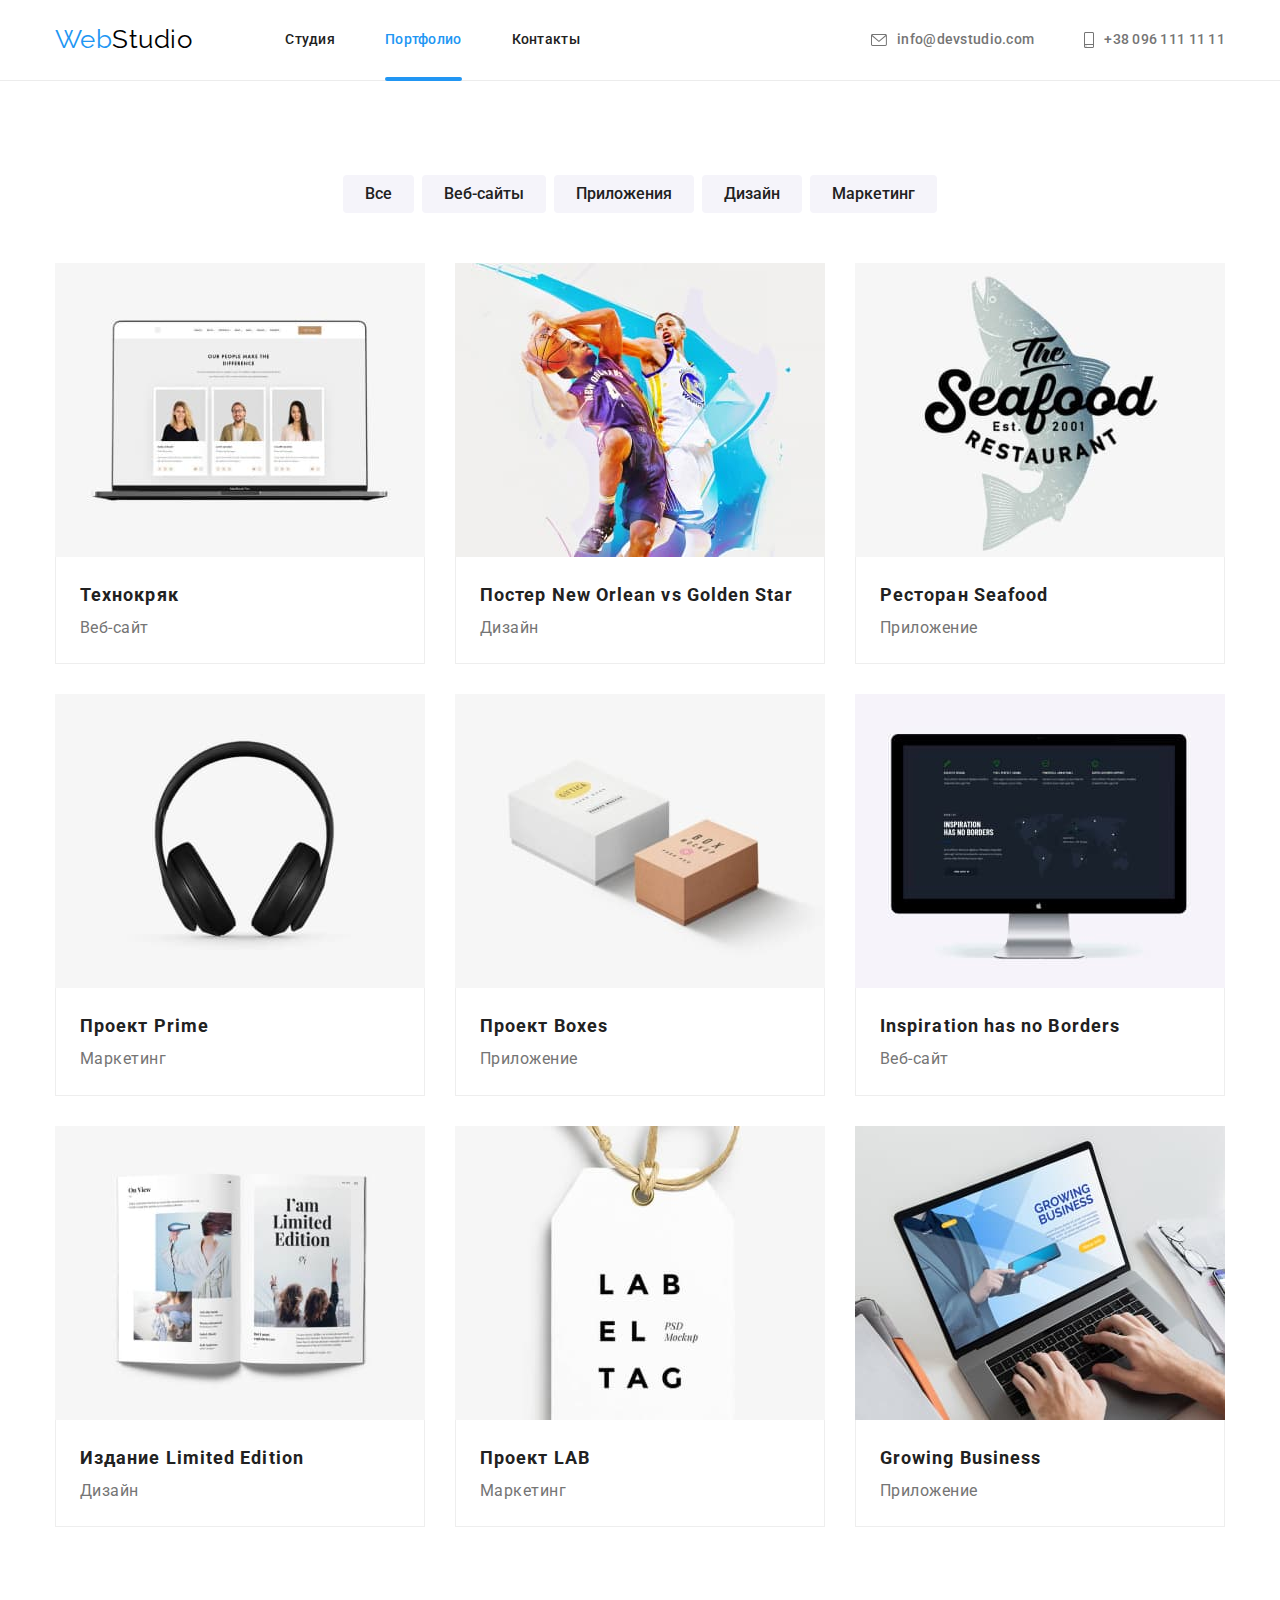
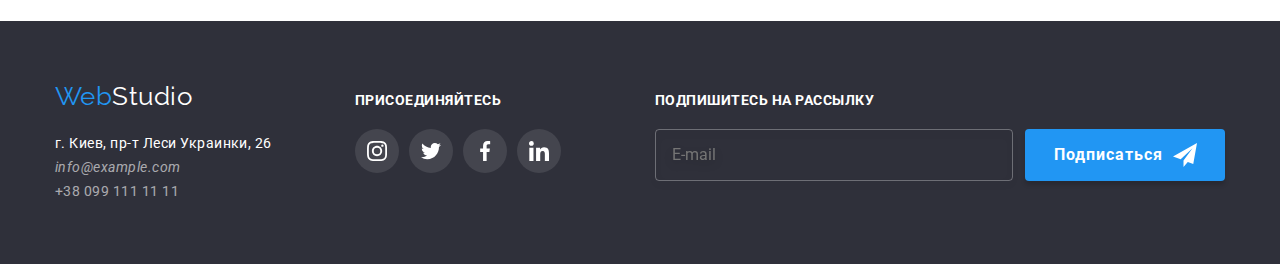
==== portfolio.html @ 4b374128 "Добавление файлов с дз 6" ====
<!DOCTYPE html>
<html lang="ru">
  <head>
    <meta charset="UTF-8" />
    <meta http-equiv="X-UA-Compatible" content="IE=edge" />
    <meta name="viewport" content="width=device-width, initial-scale=1.0" />
    <title>Портфолио</title>
    <link rel="preconnect" href="https://fonts.gstatic.com" />
    <link
      href="https://fonts.googleapis.com/css2?family=Raleway:wght@700&family=Roboto:wght@400;500;700;900&display=swap"
      rel="stylesheet"
    />
    <link
      rel="stylesheet"
      href="https://cdnjs.cloudflare.com/ajax/libs/modern-normalize/1.0.0/modern-normalize.min.css"
    />
    <link rel="stylesheet" href="./css/styles.css" />
  </head>
  <body>
    <header class="header-page">
      <div class="container main-nav">
        <nav class="logo-nav">
          <a href="./" class="logo link"
            >Web<span class="part-logo">Studio</span></a
          >
          <ul class="site-nav list">
            <li class="item"><a href="./index.html" class="link">Студия</a></li>
            <li class="item">
              <a href="" class="link current">Портфолио</a>
            </li>
            <li class="item"><a href="" class="link">Контакты</a></li>
          </ul>
        </nav>

        <ul class="coordinates list">
          <li class="item item-envelope">
            <a href="mailto:info@devstudio.com" class="link"
              ><svg class="icon" width="16px" height="12px">
                <use href="./images/symbol-defs.svg#icon-envelope"></use>
              </svg>
              info@devstudio.com
            </a>
          </li>
          <li class="item item-smartphone">
            <a href="tel:+380961111111" class="link"
              ><svg class="icon" width="10px" height="16px">
                <use href="./images/symbol-defs.svg#icon-smartphone"></use>
              </svg>
              +38 096 111 11 11
            </a>
          </li>
        </ul>
      </div>
    </header>

    <main>
      <section class="section portfolio-section">
        <div class="container">
          <h1 class="section-title visually-hidden">Портфолио</h1>
          <ul class="list btn-item">
            <li class="item">
              <button type="button" class="btn btn-portfolio">Все</button>
            </li>
            <li class="item" li>
              <button type="button" class="btn btn-portfolio">Веб-сайты</button>
            </li>
            <li class="item" li>
              <button type="button" class="btn btn-portfolio">
                Приложения
              </button>
            </li>
            <li class="item" li>
              <button type="button" class="btn btn-portfolio">Дизайн</button>
            </li>
            <li class="item" li>
              <button type="button" class="btn btn-portfolio">Маркетинг</button>
            </li>
          </ul>

          <ul class="card-set list">
            <li class="item">
              <a href="" class="portfolio-link"
                ><div class="thumb">
                  <img
                    src="./images/img_1.jpg"
                    alt="Технокряк"
                    width="370"
                    height="294"
                  />
                  <div class="description">
                    Технокряк это современная площадка распространения
                    коронавируса. Компании используют эту платформу для
                    цифрового шпионажа и атак на защищённые сервера конкурентов.
                  </div>
                </div>
                <div class="portfolio-caption">
                  <h2 class="portfolio-section-title">Технокряк</h2>
                  <p>Веб-сайт</p>
                </div>
              </a>
            </li>
            <li class="item">
              <a href="" class="portfolio-link">
                <div class="thumb">
                  <img
                    src="./images/img_2.jpg"
                    alt="Постер New Orlean vs Golden Star"
                    width="370"
                    height="294"
                  />
                  <div class="description">
                    Технокряк это современная площадка распространения
                    коронавируса. Компании используют эту платформу для
                    цифрового шпионажа и атак на защищённые сервера конкурентов.
                  </div>
                </div>
                <div class="portfolio-caption">
                  <h2 class="portfolio-section-title">
                    Постер New Orlean vs Golden Star
                  </h2>
                  <p>Дизайн</p>
                </div>
              </a>
            </li>
            <li class="item">
              <a href="" class="portfolio-link">
                <div class="thumb">
                  <img
                    src="./images/img_3.jpg"
                    alt="Ресторан Seafood"
                    width="370"
                    height="294"
                  />
                  <div class="description">
                    Технокряк это современная площадка распространения
                    коронавируса. Компании используют эту платформу для
                    цифрового шпионажа и атак на защищённые сервера конкурентов.
                  </div>
                </div>
                <div class="portfolio-caption">
                  <h2 class="portfolio-section-title">Ресторан Seafood</h2>
                  <p>Приложение</p>
                </div>
              </a>
            </li>
            <li class="item">
              <a href="" class="portfolio-link">
                <div class="thumb">
                  <img
                    src="./images/img_4.jpg"
                    alt="Проект Prime"
                    width="370"
                    height="294"
                  />
                  <div class="description">
                    Технокряк это современная площадка распространения
                    коронавируса. Компании используют эту платформу для
                    цифрового шпионажа и атак на защищённые сервера конкурентов.
                  </div>
                </div>
                <div class="portfolio-caption">
                  <h2 class="portfolio-section-title">Проект Prime</h2>
                  <p>Маркетинг</p>
                </div>
              </a>
            </li>
            <li class="item">
              <a href="" class="portfolio-link">
                <div class="thumb">
                  <img
                    src="./images/img_5.jpg"
                    alt="Проект Boxes"
                    width="370"
                    height="294"
                  />
                  <div class="description">
                    Технокряк это современная площадка распространения
                    коронавируса. Компании используют эту платформу для
                    цифрового шпионажа и атак на защищённые сервера конкурентов.
                  </div>
                </div>
                <div class="portfolio-caption">
                  <h2 class="portfolio-section-title">Проект Boxes</h2>
                  <p>Приложение</p>
                </div>
              </a>
            </li>
            <li class="item">
              <a href="" class="portfolio-link">
                <div class="thumb">
                  <img
                    src="./images/img_6.jpg"
                    alt="Inspiration has no Borders"
                    width="370"
                    height="294"
                  />
                  <div class="description">
                    Технокряк это современная площадка распространения
                    коронавируса. Компании используют эту платформу для
                    цифрового шпионажа и атак на защищённые сервера конкурентов.
                  </div>
                </div>
                <div class="portfolio-caption">
                  <h2 class="portfolio-section-title">
                    Inspiration has no Borders
                  </h2>
                  <p>Веб-сайт</p>
                </div>
              </a>
            </li>
            <li class="item">
              <a href="" class="portfolio-link">
                <div class="thumb">
                  <img
                    src="./images/img_7.jpg"
                    alt="Издание Limited Edition"
                    width="370"
                    height="294"
                  />
                  <div class="description">
                    Технокряк это современная площадка распространения
                    коронавируса. Компании используют эту платформу для
                    цифрового шпионажа и атак на защищённые сервера конкурентов.
                  </div>
                </div>
                <div class="portfolio-caption">
                  <h2 class="portfolio-section-title">
                    Издание Limited Edition
                  </h2>
                  <p>Дизайн</p>
                </div>
              </a>
            </li>
            <li class="item">
              <a href="" class="portfolio-link">
                <div class="thumb">
                  <img
                    src="./images/img_8.jpg"
                    alt="Проект LAB"
                    width="370"
                    height="294"
                  />
                  <div class="description">
                    Технокряк это современная площадка распространения
                    коронавируса. Компании используют эту платформу для
                    цифрового шпионажа и атак на защищённые сервера конкурентов.
                  </div>
                </div>
                <div class="portfolio-caption">
                  <h2 class="portfolio-section-title">Проект LAB</h2>
                  <p>Маркетинг</p>
                </div>
              </a>
            </li>
            <li class="item">
              <a href="" class="portfolio-link">
                <div class="thumb">
                  <img
                    src="./images/img_9.jpg"
                    alt="Growing Business"
                    width="370"
                    height="294"
                  />
                  <div class="description">
                    Технокряк это современная площадка распространения
                    коронавируса. Компании используют эту платформу для
                    цифрового шпионажа и атак на защищённые сервера конкурентов.
                  </div>
                </div>
                <div class="portfolio-caption">
                  <h2 class="portfolio-section-title">Growing Business</h2>
                  <p>Приложение</p>
                </div>
              </a>
            </li>
          </ul>
        </div>
      </section>
    </main>

    <footer class="footer">
      <div class="container">
        <div class="grid">
          <div class="part">
            <a href="" class="footer-logo"
              >Web<span class="part-logo">Studio</span></a
            >
            <address class="footer-address">
              <ul class="list">
                <li>г. Киев, пр-т Леси Украинки, 26</li>
                <li>
                  <a href="maito:info@example.com" class="link italic"
                    >info@example.com</a
                  >
                </li>
                <li>
                  <a href="tel:+380991111111" class="link">+38 099 111 11 11</a>
                </li>
              </ul>
            </address>
          </div>
          <div class="socnetworks part">
            <h2 class="section-title">присоединяйтесь</h2>
            <ul class="list socnetworks-list">
              <li class="item">
                <a
                  href=""
                  class="link"
                  target="_blank"
                  rel="noreferrer noopener"
                  aria-label="instagram"
                >
                  <svg width="20px" height="20px">
                    <use href="./images/symbol-defs.svg#icon-instagram"></use>
                  </svg>
                </a>
              </li>
              <li class="item">
                <a
                  href=""
                  class="link"
                  target="_blank"
                  rel="noreferrer noopener"
                  aria-label="twitter"
                  ><svg width="20px" height="20px">
                    <use href="./images/symbol-defs.svg#icon-twitter"></use>
                  </svg>
                </a>
              </li>
              <li class="item">
                <a
                  href=""
                  class="link"
                  target="_blank"
                  rel="noreferrer noopener"
                  aria-label="facebook"
                  ><svg width="20px" height="20px">
                    <use href="./images/symbol-defs.svg#icon-facebook"></use>
                  </svg>
                </a>
              </li>
              <li class="item">
                <a
                  href=""
                  class="link"
                  target="_blank"
                  rel="noreferrer noopener"
                  aria-label="linkedin"
                  ><svg width="20px" height="20px">
                    <use href="./images/symbol-defs.svg#icon-linkedin"></use>
                  </svg>
                </a>
              </li>
            </ul>
          </div>
          <div class="subscription">
            <form class="form">
              <h2 class="section-title">Подпишитесь на рассылку</h2>
              <div class="form-field">
                <input
                  class="input"
                  type="email"
                  name="mail"
                  id="mail"
                  placeholder="E-mail"
                />
                <button type="submit" class="btn btn-subscription">
                  Подписаться<svg width="24" height="24" class="icon-send">
                    <use href="./images/symbol-defs.svg#icon-send"></use>
                  </svg>
                </button>
              </div>
            </form>
          </div>
        </div>
      </div>
    </footer>
  </body>
</html>
---- css/styles.css ----
/*
цвет основного текста 757575
вторичный цвет текста 212121
белый цвет текста FFFFFF
цвет акцентов 2196F3
цвет осн фона E5E5E5
цвет вторичного фона F5F4FA
цвет фона темный 2F303A
*/

:root {
  --text-color-primary: #757575;
  --text-color-title: #212121;
  --text-color-white: #ffffff;
  --text-color-svg: #afb1b8;
  --text-color-black: #000000;
  --accent-color: #2196f3;
  --bg-second: #f5f4fa;
  --bg-dark: #2f303a;
  --bg-white: #ffffff;
  --border-color: #eeeeee;
  --time: 250ms;
  --timing-function: cubic-bezier(0.4, 0, 0.2, 1);
}

body {
  color: var(--text-color-primary);
  background-color: var(--bg-white);
  font-family: Roboto, sans-serif;
  letter-spacing: 0.03em;
}

/*глобальные элементы*/
.list {
  list-style: none;
  padding: 0;
  margin: 0;
}

h1,
h2,
h3,
p {
  margin-top: 0;
  margin-bottom: 0;
}

img {
  display: block;
  max-width: 100%;
  height: auto;
}

.container {
  width: 1200px;
  padding-left: 15px;
  padding-right: 15px;
  margin-right: auto;
  margin-left: auto;
}

.section {
  padding-top: 94px;
  padding-bottom: 94px;
}

.visually-hidden {
  position: absolute !important;
  clip: rect(1px 1px 1px 1px);
  clip: rect(1px, 1px, 1px, 1px);
  padding: 0 !important;
  border: 0 !important;
  height: 1px !important;
  width: 1px !important;
  overflow: hidden;
}

.link,
.logo.link .part-logo,
.footer .link,
.footer .footer-logo,
.footer .part-logo {
  text-decoration: none;
  transition: color var(--time) var(--timing-function);
}

/* Header */

.site-nav {
  display: flex;
  margin-left: 93px;
}

.site-nav .item + .item {
  margin-left: 50px;
}

.coordinates {
  display: flex;
  margin-left: auto;
}

.coordinates .item + .item {
  margin-left: 50px;
}

.logo-nav {
  display: flex;
  align-items: center;
}

.main-nav {
  display: flex;
  align-items: center;
}

.site-nav .link {
  display: block;
  color: var(--text-color-title);
  font-weight: 500;
  font-size: 14px;
  line-height: 1.14;
  letter-spacing: 0.02em;
  padding-top: 32px;
  padding-bottom: 32px;
}

.site-nav .link.current {
  color: var(--accent-color);
  position: relative;
}

.site-nav .link.current::after {
  position: absolute;
  bottom: -1px;
  display: block;
  content: '';
  width: 100%;
  height: 4px;
  background-color: currentColor;
  border-radius: 2px;
}

.coordinates .link {
  display: flex;
  align-items: center;
  color: var(--text-color-primary);
  font-weight: 500;
  font-size: 14px;
  line-height: 1.14;
  letter-spacing: 0.02em;
}

.site-nav .link:hover,
.site-nav .link:focus,
.coordinates .link:hover,
.coordinates .link:focus {
  color: var(--accent-color);
}

.coordinates .icon {
  fill: currentColor;
  margin-right: 10px;
}

.item-envelope .link {
  margin-left: 10px;
}

.coordinates .link:hover,
.coordinates .link:focus {
  fill: currentColor;
}

.header-page {
  border-bottom: 1px solid #ececec;
}

/* Hero */

.overlay {
  max-width: 1600px;
  padding: 300 0;
  margin-left: auto;
  margin-right: auto;
  background-color: var(--bg-dark);
  background-repeat: no-repeat;
  background-position: top;
  background-size: cover;
  background-image: linear-gradient(
      to right,
      rgba(47, 48, 58, 0.4),
      rgba(47, 48, 58, 0.4)
    ),
    url(../images/bg.jpg);
}

.hero {
  color: var(--text-color-white);
  text-align: center;
  padding-top: 200px;
  padding-bottom: 200px;
}

.hero-title {
  font-weight: 900;
  font-size: 44px;
  line-height: 1.36;
  letter-spacing: 0.06em;
  text-transform: uppercase;
  margin-bottom: 30px;
}

/* section-advantage */

.section-advantage {
  font-size: 14px;
  line-height: 1.7;
}

.section-title {
  color: var(--text-color-title);
  font-weight: 700;
  font-size: 36px;
  line-height: 1.17;
  text-align: center;
  margin-bottom: 50px;
}

.section-title-advantage {
  color: var(--text-color-title);
  font-weight: 700;
  font-size: 14px;
  line-height: 1.14;
  text-transform: uppercase;
  margin-bottom: 10px;
}

.container-advantage {
  display: flex;
  flex-wrap: wrap;
  margin-left: -30px;
  margin-top: -30px;
}

.container-advantage .item {
  flex-basis: calc((100% - 120px) / 4);
  margin-left: 30px;
  margin-top: 30px;
}

.container-advantage .item::before {
  display: block;
  content: '';
  height: 120px;
  margin-bottom: 30px;
  background-repeat: no-repeat;
  background-position: center;
  background-color: var(--bg-second);
  background-size: 70px 70px;
}

.icon-attention::before {
  background-image: url(../images/antenna.svg);
}

.icon-punctuality::before {
  background-image: url(../images/clock.svg);
}

.icon-planning::before {
  background-image: url(../images/diagram.svg);
}

.icon-technologies::before {
  background-image: url(../images/astronaut.svg);
}

/* our-work */

.section-workset {
  padding-top: 0;
}

.our-work {
  display: flex;
  flex-wrap: wrap;
  margin-left: -30px;
  margin-top: -30px;
}

.our-work .item {
  flex-basis: calc((100% - 90px) / 3);
  margin-left: 30px;
  margin-top: 30px;
}

.thumb {
  position: relative;
}

.actions {
  position: absolute;
  bottom: 0;
  display: flex;
  align-items: center;
  justify-content: center;
  height: 70px;
  width: 100%;
  background-color: rgba(47, 48, 58, 0.8);
  font-weight: 700;
  font-size: 14px;
  line-height: 1.14;
  text-align: center;
  text-transform: uppercase;
  color: var(--text-color-white);
}

/* section-our-team */

.section-our-team {
  background-color: var(--bg-second);
  font-size: 16px;
  line-height: 1.19;
  text-align: center;
}

.section-title-our-team {
  color: var(--text-color-title);
  font-weight: 500;
  font-size: 16px;
  line-height: 1.19;
  text-align: center;
  margin-top: 30px;
  margin-bottom: 10px;
}

.our-team {
  display: flex;
  flex-wrap: wrap;
  margin-left: -30px;
  margin-top: -30px;
}

.our-team .item {
  flex-basis: calc((100% - 120px) / 4);
  margin-left: 30px;
  margin-top: 30px;
  box-shadow: 0px 1px 3px rgba(0, 0, 0, 0.12), 0px 1px 1px rgba(0, 0, 0, 0.14),
    0px 2px 1px rgba(0, 0, 0, 0.2);
  border-radius: 0px 0px 4px 4px;
  padding-bottom: 30px;
  background-color: var(--bg-white);
}

.our-team p {
  margin-bottom: 16px;
}

.our-team-socnetworks {
  display: flex;
  justify-content: center;
}

.our-team-socnetworks .link {
  display: flex;
  width: 44px;
  height: 44px;
  justify-content: center;
  align-items: center;
  border-radius: 50%;
  fill: var(--text-color-svg);
  transition: background-color var(--time) var(--timing-function),
    fill var(--time) var(--timing-function);
}

.our-team-socnetworks .link:hover,
.our-team-socnetworks .link:focus {
  background-color: var(--accent-color);
  fill: var(--text-color-white);
}

.our-team-socnetworks .icon:not(:last-child) {
  margin-right: 10px;
}

/* clients */

.section-clients {
  padding-bottom: 88px;
}

.clients-list {
  display: flex;
  flex-wrap: wrap;
  margin-top: -30px;
  margin-left: -30px;
}

.clients-list .item {
  display: flex;
  flex-basis: calc((100% - 180px) / 6);
  margin-top: 30px;
  margin-left: 30px;
}

.clients-list .link {
  display: flex;
  width: 100%;
  height: 90px;
  justify-content: center;
  align-items: center;
  border: 1px solid var(--text-color-svg);
  border-radius: 4px;
  fill: var(--text-color-svg);
  transition: fill var(--time) var(--timing-function),
    filter var(--time) var(--timing-function);
}

.clients-list .link:hover,
.clients-list .link:focus {
  border-color: var(--accent-color);
  fill: var(--accent-color);
  filter: drop-shadow(0 4px 4px rgba(0, 0, 0, 0.25));
}

/* portfolio-section */

.portfolio-section {
  color: var(--text-color-primary);
  font-size: 16px;
  line-height: 1.9;
}

.btn-item {
  margin-bottom: 50px;
  display: flex;
  justify-content: center;
}

.btn-item .item:not(:last-child) {
  margin-right: 8px;
}

.portfolio-section-title {
  color: var(--text-color-title);
  font-weight: bold;
  font-size: 18px;
  line-height: 2;
  letter-spacing: 0.06em;
}

.portfolio-link {
  display: block;
  text-decoration: none;
  color: inherit;
  width: 100%;
}

.portfolio-caption {
  border-left: 1px solid var(--border-color);
  border-right: 1px solid var(--border-color);
  border-bottom: 1px solid var(--border-color);
  padding: 20px 24px;
}

.card-set {
  display: flex;
  flex-wrap: wrap;
  margin-left: -30px;
  margin-top: -30px;
}

.card-set .item {
  flex-basis: calc((100% - 90px) / 3);
  margin-left: 30px;
  margin-top: 30px;
}

.card-set .item:hover,
.card-set .item:focus {
  box-shadow: 0px 4px 4px rgba(0, 0, 0, 0.25);
}

.thumb {
  position: relative;
  overflow: hidden;
}

.thumb .description {
  position: absolute;
  top: 100%;
  left: 0;
  width: 100%;
  height: 100%;
  padding: 63px 24px;

  background-color: rgba(33, 150, 243, 0.9);
  font-weight: 400;
  font-size: 18px;
  line-height: 1.5556;
  color: var(--text-color-white);

  transition: 250ms cubic-bezier(0.4, 0, 0.2, 1);
}

.portfolio-link:hover .thumb .description,
.portfolio-link:focus .thumb .description {
  transform: translateY(-100%);
}

/* buton */

.btn {
  display: inline-block;
  cursor: pointer;
  text-align: center;
  padding: 0;
  border: none;
  background-color: transparent;
}

.hero .btn-main,
.footer .btn-subscription,
.modal .btn-send {
  color: var(--text-color-white);
  font-weight: bold;
  font-size: 16px;
  line-height: 1.875;
  letter-spacing: 0.06em;
  background-color: var(--accent-color);
  box-shadow: 0px 4px 4px rgba(0, 0, 0, 0.15);
  border-radius: 4px;

  transition: background-color var(--time) var(--timing-function);
}

.btn-main {
  padding: 10px 32px;
}

.btn-subscription {
  display: flex;
  align-items: center;
  padding-bottom: 10px;
  padding-right: 28px;
  padding-top: 10px;
  padding-left: 29px;
  margin-left: 12px;
}

.btn-subscription .icon-send {
  fill: var(--bg-white);
  margin-left: 10px;
}

.btn-main:hover,
.btn-main:focus,
.btn-subscription:hover,
.btn-subscription:focus,
.modal .btn-send:hover,
.modal .btn-send:focus {
  background-color: #188ce8;
}

.btn-portfolio {
  color: var(--text-color-title);
  background-color: var(--bg-second);
  font-weight: 500;
  font-size: 16px;
  line-height: 1.625;
  border-radius: 4px;

  padding: 6px 22px;

  transition: background-color var(--time) var(--timing-function),
    color var(--time) var(--timing-function),
    box-shaddow var(--time) var(--timing-function);
}

.btn-portfolio:hover,
.btn-portfolio:focus {
  background-color: var(--accent-color);
  color: var(--text-color-white);
  box-shadow: 0px 3px 1px rgba(0, 0, 0, 0.1), 0px 1px 2px rgba(0, 0, 0, 0.08),
    0px 2px 2px rgba(0, 0, 0, 0.12);
}

/* logo */

.logo.link {
  color: var(--accent-color);
  font-family: Raleway, sans-serif;
  font-size: 26px;
  line-height: 1.2;
}

.logo.link .part-logo {
  color: var(--text-color-black);
}

.logo.link:hover .part-logo,
.logo.link:focus .part-logo,
.logo.link:hover,
.logo.link:focus {
  color: var(--accent-color);
}

.footer .footer-logo {
  color: var(--accent-color);
  font-family: Raleway, sans-serif;
  font-size: 26px;
  line-height: 1.2;

  display: block;
  margin-bottom: 20px;
}

.footer .part-logo {
  color: var(--text-color-white);
}

.footer-logo:hover .part-logo,
.footer-logo:focus .part-logo,
.footer .footer-logo:hover,
.footer .footer-logo:focus {
  color: var(--accent-color);
}

/* footer */
.footer {
  color: var(--text-color-white);
  background-color: var(--bg-dark);
  font-size: 14px;
  line-height: 1.7;
  padding-top: 60px;
  padding-bottom: 60px;
}

.footer-address {
  font-style: normal;
}

.footer-address .italic {
  font-style: italic;
}

.footer .link {
  color: rgba(255, 255, 255, 0.6);
  text-decoration: none;
}

.footer .link:hover,
.footer .link:focus {
  color: var(--accent-color);
}

.footer .container .grid {
  display: flex;
  justify-content: space-between;
}

.grid .part {
  flex-basis: calc((50% - 45px) / 2);
  align-self: baseline;
}

.grid .subscription {
  flex-basis: calc(50% - 15px);
  align-self: baseline;
}

.socnetworks .section-title,
.subscription .section-title {
  margin-bottom: 20px;
  text-align: left;
  font-weight: 700;
  font-size: 14px;
  line-height: 1.14;
  text-transform: uppercase;
  color: var(--text-color-white);
}

.socnetworks-list {
  display: flex;
}

.socnetworks-list .link {
  display: flex;
  width: 44px;
  height: 44px;
  align-items: center;
  justify-content: center;
  border-radius: 50%;
  background-color: rgba(255, 255, 255, 0.1);
  fill: var(--text-color-white);

  transition: background-color var(--time) var(--timing-function);
}

.socnetworks-list .item:not(:last-child) {
  margin-right: 10px;
}

.socnetworks-list .link:hover,
.socnetworks-list .link:focus {
  background-color: var(--accent-color);
}

.subscription .form-field {
  display: flex;
  justify-content: flex-end;
}

.subscription .form-field .input {
  width: 100%;
  padding: 15px 16px;
  border: 1px solid rgba(255, 255, 255, 0.3);
  filter: drop-shadow(0px 4px 4px rgba(0, 0, 0, 0.15));
  border-radius: 4px;
  background-color: inherit;
  font-weight: 400;
  font-size: 16px;
  line-height: 1.25;
  color: rgba(255, 255, 255, 0.6);
}

/* modal */

.backdrop {
  position: fixed;
  top: 0;
  left: 0;
  width: 100%;
  height: 100%;
  background-color: rgba(0, 0, 0, 0.2);

  opacity: 1;
  transition: opacity var(--time) var(--timing-function);
}

.backdrop.is-hidden {
  visibility: hidden;
  opacity: 0;
  pointer-events: none;
}

.backdrop.is-hidden .modal {
  visibility: visible;
  transform: translate(-50%, -50%) scale(0.7);
}

.modal {
  position: absolute;
  top: 50%;
  left: 50%;
  padding: 40px;

  width: 528px;
  background-color: var(--bg-white);
  box-shadow: 0px 1px 3px rgba(0, 0, 0, 0.12), 0px 1px 1px rgba(0, 0, 0, 0.14),
    0px 2px 1px rgba(0, 0, 0, 0.2);
  border-radius: 4px;

  transform: translate(-50%, -50%) scale(1);
  transition: transform var(--time) var(--timing-function);
}

.btn.btn-close {
  position: absolute;
  display: flex;
  align-items: center;
  justify-content: center;
  right: 8px;
  top: 8px;
  width: 30px;
  height: 30px;
  border: 1px solid rgba(0, 0, 0, 0.1);
  border-radius: 50%;
  fill: var(--text-color-black);

  transition: fill var(--time) var(--timing-function);
}

.modal .btn-close:hover,
.modal .btn-close:focus {
  fill: var(--accent-color);
}

.btn.btn-send {
  display: block;
  margin-right: auto;
  margin-left: auto;
  padding: 10px 55px 10px 56px;
}

.modal .modal-title {
  font-weight: 700;
  font-size: 20px;
  line-height: 1.16;
  text-align: center;
  letter-spacing: 0.03em;
  color: var(--text-color-title);
  margin-bottom: 12px;
}

/* modal-form */

.modal-form {
  margin-left: auto;
  margin-right: auto;
}

.modal-form .form-field {
  display: flex;
  flex-direction: column;
  margin-bottom: 10px;
}

.wrap .input {
  width: 100%;
  padding-top: 12px;
  padding-right: 16px;
  padding-bottom: 12px;
  padding-left: 42px;

  font-size: 14px;

  border: 1px solid rgba(33, 33, 33, 0.2);
  border-radius: 4px;
}

.modal-form .form-field .form-label {
  margin-bottom: 4px;
  font-weight: 400;
  font-size: 12px;
  line-height: 1.1666;
  letter-spacing: 0.01em;
  color: var(--text-color-primary);
}

.form-field .wrap {
  position: relative;
}

.form-field .icon {
  position: absolute;
  left: 12px;
  top: 50%;
  transform: translateY(-50%);

  fill: var(--text-color-black);
}
.form-field .wrap:focus-within > .icon {
  fill: var(--accent-color);
}

.form-field .wrap:focus-within .input {
  outline: none;
  border-color: var(--accent-color);
}

.form-field .textarea {
  resize: none;
  height: 120px;
  padding: 12px 16px;
  border: 1px solid rgba(33, 33, 33, 0.2);
  border-radius: 4px;
  font-size: 14px;
}

.form-field:focus-within .textarea {
  outline: none;
  border-color: var(--accent-color);
}

.textarea::placeholder {
  font-weight: 400;
  font-size: 12px;
  line-height: 1.1666;
  letter-spacing: 0.01em;
  color: rgba(117, 117, 117, 0.5);
}

.form-checkbox {
  display: flex;
  align-items: center;
  margin-top: 20px;
  margin-bottom: 30px;
}

.form-checkbox .label {
  margin-left: 8px;
  font-weight: 400;
  font-size: 14px;
  line-height: 1.71;
  color: var(--text-color-primary);
}

.form-checkbox .link-accept {
  font-weight: 400;
  font-size: 14px;
  line-height: 1.71;
  color: var(--accent-color);
}

.checkbox {
  position: absolute !important;
  clip: rect(1px 1px 1px 1px);
  clip: rect(1px, 1px, 1px, 1px);
  padding: 0 !important;
  border: 0 !important;
  height: 1px !important;
  width: 1px !important;
  overflow: hidden;
}

.form-checkbox .checkbox-icon {
  display: flex;
  align-items: center;
  width: 16px;
  height: 15px;

  border: 2px solid var(--text-color-title);
  border-radius: 2px;
}

.checkbox:checked + .checkbox-icon {
  background-color: var(--accent-color);
  background-origin: border-box;
  border-color: transparent;
}

/* .form-checkbox .label {
  margin-left: 8px;
  font-weight: 400;
  font-size: 14px;
  line-height: 1.71;
  color: var(--text-color-primary);
}

.form-checkbox .link-accept {
  font-weight: 400;
  font-size: 14px;
  line-height: 1.71;
  color: var(--accent-color);
}

.checkbox-icon {
  display: inline-block;
  width: 16px;
  height: 15px;

  border: 2px solid var(--text-color-title);
  border-radius: 2px;
}

.form-checkbox .icon {
  display: inline-block;
}

.checkbox:checked + .checkbox-icon {
  background-color: var(--accent-color);
  background-origin: border-box;
  border-color: transparent;
  background-image: url();
} */
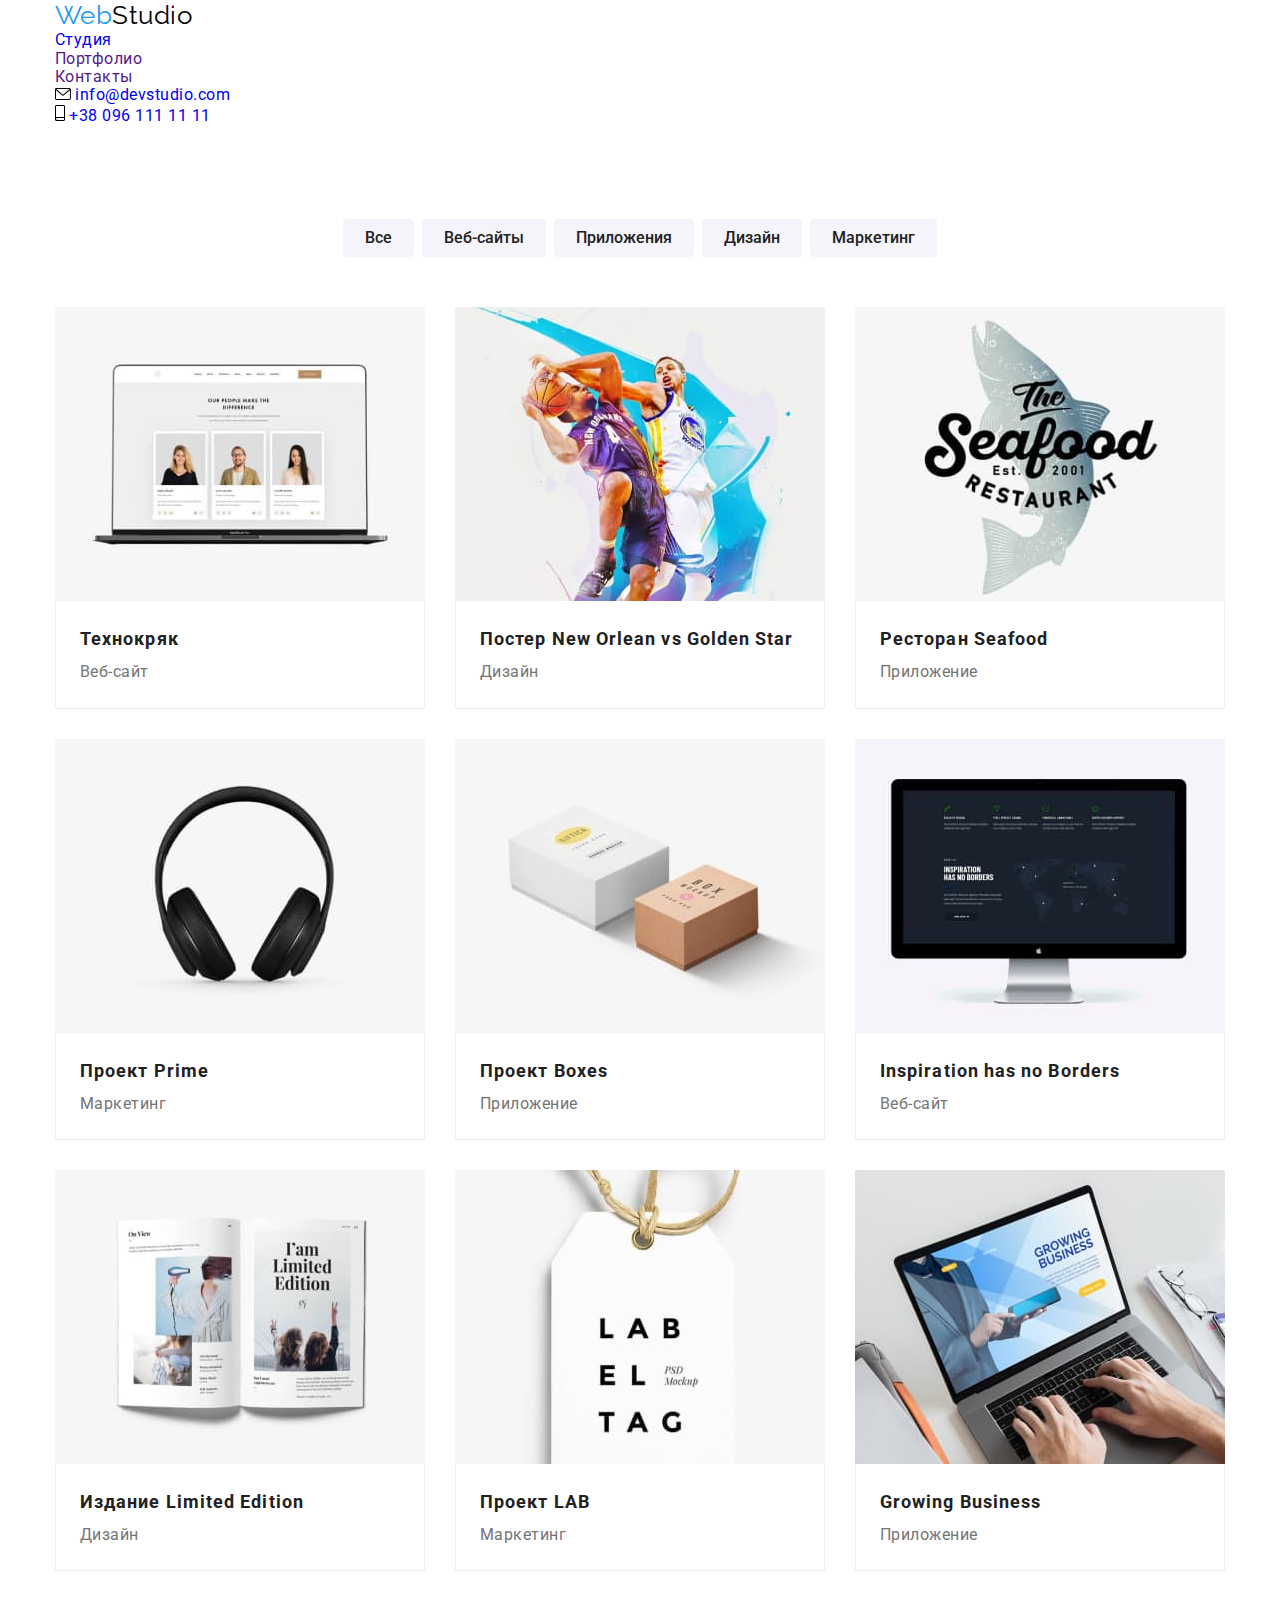
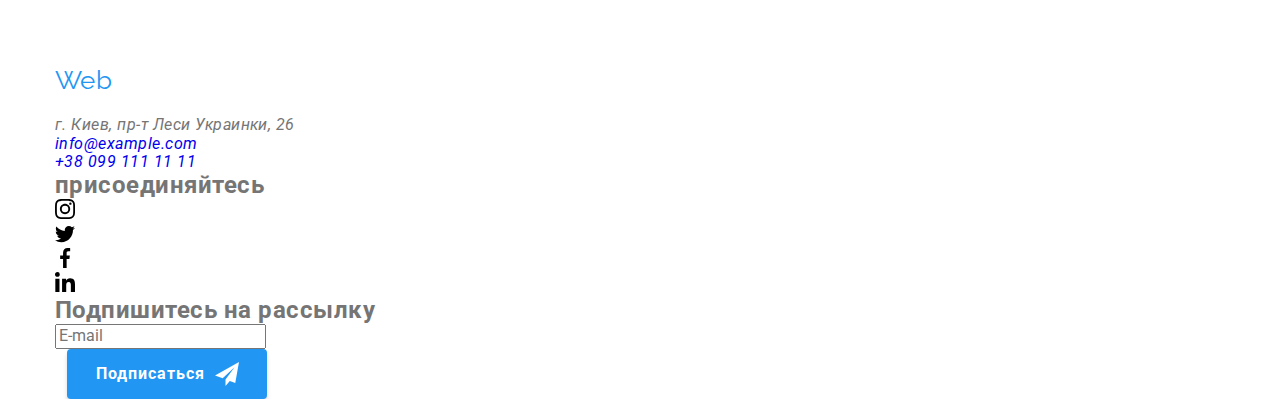
==== commit 97b42c72: "рефакторинг CSS-кода проекта используя препроцессор SASS" ====
--- a/portfolio.html
+++ b/portfolio.html
@@ -14,36 +14,45 @@
       rel="stylesheet"
       href="https://cdnjs.cloudflare.com/ajax/libs/modern-normalize/1.0.0/modern-normalize.min.css"
     />
-    <link rel="stylesheet" href="./css/styles.css" />
+    <link rel="stylesheet" href="./css/main.min.css" />
+    <!-- <link rel="stylesheet" href="./css/styles.css" /> -->
   </head>
   <body>
     <header class="header-page">
-      <div class="container main-nav">
-        <nav class="logo-nav">
+      <div class="container header-page__nav">
+        <nav class="main-nav">
           <a href="./" class="logo link"
             >Web<span class="part-logo">Studio</span></a
           >
           <ul class="site-nav list">
-            <li class="item"><a href="./index.html" class="link">Студия</a></li>
-            <li class="item">
-              <a href="" class="link current">Портфолио</a>
-            </li>
-            <li class="item"><a href="" class="link">Контакты</a></li>
+            <li class="site-nav__item">
+              <a href="./index.html" class="site-nav__link link">Студия</a>
+            </li>
+            <li class="site-nav__item">
+              <a href="" class="site-nav__link link site-nav__link--current"
+                >Портфолио</a
+              >
+            </li>
+            <li class="site-nav__item">
+              <a href="" class="site-nav__link link">Контакты</a>
+            </li>
           </ul>
         </nav>
 
-        <ul class="coordinates list">
-          <li class="item item-envelope">
-            <a href="mailto:info@devstudio.com" class="link"
-              ><svg class="icon" width="16px" height="12px">
+        <ul class="coordinates-nav list">
+          <li class="coordinates-nav__item item-envelope">
+            <a
+              href="mailto:info@devstudio.com"
+              class="coordinates-nav__link link"
+              ><svg class="coordinates-nav__icon" width="16px" height="12px">
                 <use href="./images/symbol-defs.svg#icon-envelope"></use>
               </svg>
               info@devstudio.com
             </a>
           </li>
-          <li class="item item-smartphone">
-            <a href="tel:+380961111111" class="link"
-              ><svg class="icon" width="10px" height="16px">
+          <li class="coordinates-nav__item item-smartphone">
+            <a href="tel:+380961111111" class="coordinates-nav__link link"
+              ><svg class="coordinates-nav__icon" width="10px" height="16px">
                 <use href="./images/symbol-defs.svg#icon-smartphone"></use>
               </svg>
               +38 096 111 11 11
@@ -57,218 +66,218 @@
       <section class="section portfolio-section">
         <div class="container">
           <h1 class="section-title visually-hidden">Портфолио</h1>
-          <ul class="list btn-item">
-            <li class="item">
-              <button type="button" class="btn btn-portfolio">Все</button>
-            </li>
-            <li class="item" li>
-              <button type="button" class="btn btn-portfolio">Веб-сайты</button>
-            </li>
-            <li class="item" li>
-              <button type="button" class="btn btn-portfolio">
+          <ul class="list button-set">
+            <li class="button-set__item">
+              <button type="button" class="btn button-set__btn">Все</button>
+            </li>
+            <li class="button-set__item" li>
+              <button type="button" class="btn button-set__btn">
+                Веб-сайты
+              </button>
+            </li>
+            <li class="button-set__item" li>
+              <button type="button" class="btn button-set__btn">
                 Приложения
               </button>
             </li>
-            <li class="item" li>
-              <button type="button" class="btn btn-portfolio">Дизайн</button>
-            </li>
-            <li class="item" li>
-              <button type="button" class="btn btn-portfolio">Маркетинг</button>
+            <li class="button-set__item" li>
+              <button type="button" class="btn button-set__btn">Дизайн</button>
+            </li>
+            <li class="button-set__item" li>
+              <button type="button" class="btn button-set__btn">
+                Маркетинг
+              </button>
             </li>
           </ul>
 
           <ul class="card-set list">
-            <li class="item">
-              <a href="" class="portfolio-link"
-                ><div class="thumb">
+            <li class="card-set__item">
+              <a href="" class="card-set__link"
+                ><div class="card-set__thumb">
                   <img
                     src="./images/img_1.jpg"
                     alt="Технокряк"
                     width="370"
                     height="294"
                   />
-                  <div class="description">
-                    Технокряк это современная площадка распространения
-                    коронавируса. Компании используют эту платформу для
-                    цифрового шпионажа и атак на защищённые сервера конкурентов.
-                  </div>
-                </div>
-                <div class="portfolio-caption">
-                  <h2 class="portfolio-section-title">Технокряк</h2>
+                  <div class="card-set__description">
+                    Технокряк это современная площадка распространения
+                    коронавируса. Компании используют эту платформу для
+                    цифрового шпионажа и атак на защищённые сервера конкурентов.
+                  </div>
+                </div>
+                <div class="card-set__caption">
+                  <h2 class="card-set__title">Технокряк</h2>
                   <p>Веб-сайт</p>
                 </div>
               </a>
             </li>
-            <li class="item">
-              <a href="" class="portfolio-link">
-                <div class="thumb">
+            <li class="card-set__item">
+              <a href="" class="card-set__link">
+                <div class="card-set__thumb">
                   <img
                     src="./images/img_2.jpg"
                     alt="Постер New Orlean vs Golden Star"
                     width="370"
                     height="294"
                   />
-                  <div class="description">
-                    Технокряк это современная площадка распространения
-                    коронавируса. Компании используют эту платформу для
-                    цифрового шпионажа и атак на защищённые сервера конкурентов.
-                  </div>
-                </div>
-                <div class="portfolio-caption">
-                  <h2 class="portfolio-section-title">
+                  <div class="card-set__description">
+                    Технокряк это современная площадка распространения
+                    коронавируса. Компании используют эту платформу для
+                    цифрового шпионажа и атак на защищённые сервера конкурентов.
+                  </div>
+                </div>
+                <div class="card-set__caption">
+                  <h2 class="card-set__title">
                     Постер New Orlean vs Golden Star
                   </h2>
                   <p>Дизайн</p>
                 </div>
               </a>
             </li>
-            <li class="item">
-              <a href="" class="portfolio-link">
-                <div class="thumb">
+            <li class="card-set__item">
+              <a href="" class="card-set__link">
+                <div class="card-set__thumb">
                   <img
                     src="./images/img_3.jpg"
                     alt="Ресторан Seafood"
                     width="370"
                     height="294"
                   />
-                  <div class="description">
-                    Технокряк это современная площадка распространения
-                    коронавируса. Компании используют эту платформу для
-                    цифрового шпионажа и атак на защищённые сервера конкурентов.
-                  </div>
-                </div>
-                <div class="portfolio-caption">
-                  <h2 class="portfolio-section-title">Ресторан Seafood</h2>
+                  <div class="card-set__description">
+                    Технокряк это современная площадка распространения
+                    коронавируса. Компании используют эту платформу для
+                    цифрового шпионажа и атак на защищённые сервера конкурентов.
+                  </div>
+                </div>
+                <div class="card-set__caption">
+                  <h2 class="card-set__title">Ресторан Seafood</h2>
                   <p>Приложение</p>
                 </div>
               </a>
             </li>
-            <li class="item">
-              <a href="" class="portfolio-link">
-                <div class="thumb">
+            <li class="card-set__item">
+              <a href="" class="card-set__link">
+                <div class="card-set__thumb">
                   <img
                     src="./images/img_4.jpg"
                     alt="Проект Prime"
                     width="370"
                     height="294"
                   />
-                  <div class="description">
-                    Технокряк это современная площадка распространения
-                    коронавируса. Компании используют эту платформу для
-                    цифрового шпионажа и атак на защищённые сервера конкурентов.
-                  </div>
-                </div>
-                <div class="portfolio-caption">
-                  <h2 class="portfolio-section-title">Проект Prime</h2>
+                  <div class="card-set__description">
+                    Технокряк это современная площадка распространения
+                    коронавируса. Компании используют эту платформу для
+                    цифрового шпионажа и атак на защищённые сервера конкурентов.
+                  </div>
+                </div>
+                <div class="card-set__caption">
+                  <h2 class="card-set__title">Проект Prime</h2>
                   <p>Маркетинг</p>
                 </div>
               </a>
             </li>
-            <li class="item">
-              <a href="" class="portfolio-link">
-                <div class="thumb">
+            <li class="card-set__item">
+              <a href="" class="card-set__link">
+                <div class="card-set__thumb">
                   <img
                     src="./images/img_5.jpg"
                     alt="Проект Boxes"
                     width="370"
                     height="294"
                   />
-                  <div class="description">
-                    Технокряк это современная площадка распространения
-                    коронавируса. Компании используют эту платформу для
-                    цифрового шпионажа и атак на защищённые сервера конкурентов.
-                  </div>
-                </div>
-                <div class="portfolio-caption">
-                  <h2 class="portfolio-section-title">Проект Boxes</h2>
+                  <div class="card-set__description">
+                    Технокряк это современная площадка распространения
+                    коронавируса. Компании используют эту платформу для
+                    цифрового шпионажа и атак на защищённые сервера конкурентов.
+                  </div>
+                </div>
+                <div class="card-set__caption">
+                  <h2 class="card-set__title">Проект Boxes</h2>
                   <p>Приложение</p>
                 </div>
               </a>
             </li>
-            <li class="item">
-              <a href="" class="portfolio-link">
-                <div class="thumb">
+            <li class="card-set__item">
+              <a href="" class="card-set__link">
+                <div class="card-set__thumb">
                   <img
                     src="./images/img_6.jpg"
                     alt="Inspiration has no Borders"
                     width="370"
                     height="294"
                   />
-                  <div class="description">
-                    Технокряк это современная площадка распространения
-                    коронавируса. Компании используют эту платформу для
-                    цифрового шпионажа и атак на защищённые сервера конкурентов.
-                  </div>
-                </div>
-                <div class="portfolio-caption">
-                  <h2 class="portfolio-section-title">
-                    Inspiration has no Borders
-                  </h2>
+                  <div class="card-set__description">
+                    Технокряк это современная площадка распространения
+                    коронавируса. Компании используют эту платформу для
+                    цифрового шпионажа и атак на защищённые сервера конкурентов.
+                  </div>
+                </div>
+                <div class="card-set__caption">
+                  <h2 class="card-set__title">Inspiration has no Borders</h2>
                   <p>Веб-сайт</p>
                 </div>
               </a>
             </li>
-            <li class="item">
-              <a href="" class="portfolio-link">
-                <div class="thumb">
+            <li class="card-set__item">
+              <a href="" class="card-set__link">
+                <div class="card-set__thumb">
                   <img
                     src="./images/img_7.jpg"
                     alt="Издание Limited Edition"
                     width="370"
                     height="294"
                   />
-                  <div class="description">
-                    Технокряк это современная площадка распространения
-                    коронавируса. Компании используют эту платформу для
-                    цифрового шпионажа и атак на защищённые сервера конкурентов.
-                  </div>
-                </div>
-                <div class="portfolio-caption">
-                  <h2 class="portfolio-section-title">
-                    Издание Limited Edition
-                  </h2>
+                  <div class="card-set__description">
+                    Технокряк это современная площадка распространения
+                    коронавируса. Компании используют эту платформу для
+                    цифрового шпионажа и атак на защищённые сервера конкурентов.
+                  </div>
+                </div>
+                <div class="card-set__caption">
+                  <h2 class="card-set__title">Издание Limited Edition</h2>
                   <p>Дизайн</p>
                 </div>
               </a>
             </li>
-            <li class="item">
-              <a href="" class="portfolio-link">
-                <div class="thumb">
+            <li class="card-set__item">
+              <a href="" class="card-set__link">
+                <div class="card-set__thumb">
                   <img
                     src="./images/img_8.jpg"
                     alt="Проект LAB"
                     width="370"
                     height="294"
                   />
-                  <div class="description">
-                    Технокряк это современная площадка распространения
-                    коронавируса. Компании используют эту платформу для
-                    цифрового шпионажа и атак на защищённые сервера конкурентов.
-                  </div>
-                </div>
-                <div class="portfolio-caption">
-                  <h2 class="portfolio-section-title">Проект LAB</h2>
+                  <div class="card-set__description">
+                    Технокряк это современная площадка распространения
+                    коронавируса. Компании используют эту платформу для
+                    цифрового шпионажа и атак на защищённые сервера конкурентов.
+                  </div>
+                </div>
+                <div class="card-set__caption">
+                  <h2 class="card-set__title">Проект LAB</h2>
                   <p>Маркетинг</p>
                 </div>
               </a>
             </li>
-            <li class="item">
-              <a href="" class="portfolio-link">
-                <div class="thumb">
+            <li class="card-set__item">
+              <a href="" class="card-set__link">
+                <div class="card-set__thumb">
                   <img
                     src="./images/img_9.jpg"
                     alt="Growing Business"
                     width="370"
                     height="294"
                   />
-                  <div class="description">
-                    Технокряк это современная площадка распространения
-                    коронавируса. Компании используют эту платформу для
-                    цифрового шпионажа и атак на защищённые сервера конкурентов.
-                  </div>
-                </div>
-                <div class="portfolio-caption">
-                  <h2 class="portfolio-section-title">Growing Business</h2>
+                  <div class="card-set__description">
+                    Технокряк это современная площадка распространения
+                    коронавируса. Компании используют эту платформу для
+                    цифрового шпионажа и атак на защищённые сервера конкурентов.
+                  </div>
+                </div>
+                <div class="card-set__caption">
+                  <h2 class="card-set__title">Growing Business</h2>
                   <p>Приложение</p>
                 </div>
               </a>
@@ -280,10 +289,10 @@
 
     <footer class="footer">
       <div class="container">
-        <div class="grid">
-          <div class="part">
-            <a href="" class="footer-logo"
-              >Web<span class="part-logo">Studio</span></a
+        <div class="footer-grid">
+          <div class="footer-grid__part">
+            <a href="" class="logo footer-logo"
+              >Web<span class="part-logo part-logo--inverse">Studio</span></a
             >
             <address class="footer-address">
               <ul class="list">
@@ -299,13 +308,13 @@
               </ul>
             </address>
           </div>
-          <div class="socnetworks part">
-            <h2 class="section-title">присоединяйтесь</h2>
-            <ul class="list socnetworks-list">
-              <li class="item">
+          <div class="footer-socnetworks footer-grid__part">
+            <h2 class="footer-socnetworks__title">присоединяйтесь</h2>
+            <ul class="list footer-socnetworks__list">
+              <li class="footer-socnetworks__item">
                 <a
                   href=""
-                  class="link"
+                  class="footer-socnetworks__link"
                   target="_blank"
                   rel="noreferrer noopener"
                   aria-label="instagram"
@@ -315,10 +324,10 @@
                   </svg>
                 </a>
               </li>
-              <li class="item">
+              <li class="footer-socnetworks__item">
                 <a
                   href=""
-                  class="link"
+                  class="footer-socnetworks__link"
                   target="_blank"
                   rel="noreferrer noopener"
                   aria-label="twitter"
@@ -327,10 +336,10 @@
                   </svg>
                 </a>
               </li>
-              <li class="item">
+              <li class="footer-socnetworks__item">
                 <a
                   href=""
-                  class="link"
+                  class="footer-socnetworks__link"
                   target="_blank"
                   rel="noreferrer noopener"
                   aria-label="facebook"
@@ -339,10 +348,10 @@
                   </svg>
                 </a>
               </li>
-              <li class="item">
+              <li class="footer-socnetworks__item">
                 <a
                   href=""
-                  class="link"
+                  class="footer-socnetworks__link"
                   target="_blank"
                   rel="noreferrer noopener"
                   aria-label="linkedin"
@@ -353,19 +362,23 @@
               </li>
             </ul>
           </div>
-          <div class="subscription">
-            <form class="form">
-              <h2 class="section-title">Подпишитесь на рассылку</h2>
-              <div class="form-field">
+          <div class="footer-subscription">
+            <h2 class="footer-subscription__title">Подпишитесь на рассылку</h2>
+            <form class="footer-form">
+              <div class="footer-form__field">
                 <input
-                  class="input"
+                  class="footer-form__input"
                   type="email"
                   name="mail"
                   id="mail"
                   placeholder="E-mail"
                 />
-                <button type="submit" class="btn btn-subscription">
-                  Подписаться<svg width="24" height="24" class="icon-send">
+                <button type="submit" class="btn footer-form__btn-subscription">
+                  Подписаться<svg
+                    width="24"
+                    height="24"
+                    class="footer-form__icon-send"
+                  >
                     <use href="./images/symbol-defs.svg#icon-send"></use>
                   </svg>
                 </button>
--- a/css/main.min.css
+++ b/css/main.min.css
@@ -0,0 +1,2 @@
+body{color:#757575;background-color:#fff;font-family:Roboto,sans-serif;letter-spacing:0.03em}.list{list-style:none;padding:0;margin:0}h1,h2,h3,p{margin-top:0;margin-bottom:0}img{display:block;max-width:100%;height:auto}.container{width:1200px;padding-left:15px;padding-right:15px;margin-right:auto;margin-left:auto}.section{padding-top:94px;padding-bottom:94px}.visually-hidden{position:absolute !important;clip:rect(1px 1px 1px 1px);clip:rect(1px, 1px, 1px, 1px);padding:0 !important;border:0 !important;height:1px !important;width:1px !important;overflow:hidden}.link,.part-logo,.footer-logo{text-decoration:none;transition:color var(--time) var(--timing-function)}.section-title{color:#212121;font-weight:700;font-size:36px;line-height:1.17;text-align:center;margin-bottom:50px}.portfolio-section{color:#757575;font-size:16px;line-height:1.9}.btn{display:inline-block;cursor:pointer;text-align:center;padding:0;border:none;background-color:transparent}.hero__btn,.footer-form__btn-subscription,.modal-form__btn-send{color:#fff;font-weight:bold;font-size:16px;line-height:1.875;letter-spacing:0.06em;background-color:#2196f3;box-shadow:0px 4px 4px rgba(0,0,0,0.15);border-radius:4px;transition:background-color 250ms cubic-bezier(0.4, 0, 0.2, 1)}.hero__btn:hover,.hero__btn:focus,.footer-form__btn-subscription:hover,.footer-form__btn-subscription:focus,.modal-form__btn-send:hover,.modal-form__btn-send:focus{background-color:#188ce8}.hero__btn{padding:10px 32px}.footer-form__btn-subscription{display:flex;align-items:center;padding-bottom:10px;padding-right:28px;padding-top:10px;padding-left:29px;margin-left:12px}.footer-form__icon-send{fill:#fff;margin-left:10px}.button-set__btn{padding:6px 22px;color:#212121;background-color:#f5f4fa;font-weight:500;font-size:16px;line-height:1.625;border-radius:4px;transition:background-color 250ms cubic-bezier(0.4, 0, 0.2, 1),color 250ms cubic-bezier(0.4, 0, 0.2, 1),box-shaddow 250ms cubic-bezier(0.4, 0, 0.2, 1)}.button-set__btn:hover,.button-set__btn:focus{background-color:#2196f3;color:#fff;box-shadow:0px 3px 1px rgba(0,0,0,0.1),0px 1px 2px rgba(0,0,0,0.08),0px 2px 2px rgba(0,0,0,0.12)}.overlay{max-width:1600px;padding:300 0;margin-left:auto;margin-right:auto;background-color:#2f303a;background-repeat:no-repeat;background-position:top;background-size:cover;background-image:linear-gradient(to right, rgba(47,48,58,0.4), rgba(47,48,58,0.4)),url(../images/bg.jpg)}.hero{color:#fff;text-align:center;padding-top:200px;padding-bottom:200px}.hero__title{font-weight:900;font-size:44px;line-height:1.36;letter-spacing:0.06em;text-transform:uppercase;margin-bottom:30px}.section-advantage{font-size:14px;line-height:1.7}.section-advantage__title{color:#212121;font-weight:700;font-size:14px;line-height:1.14;text-transform:uppercase;margin-bottom:10px}.section-advantage__list{display:flex;flex-wrap:wrap;margin-left:-30px;margin-top:-30px}.section-advantage__item{flex-basis:calc((100% - 120px) / 4);margin-left:30px;margin-top:30px}.section-advantage__item::before{display:block;content:'';height:120px;margin-bottom:30px;background-repeat:no-repeat;background-position:center;background-color:#f5f4fa;background-size:70px 70px}.icon-antenna::before{background-image:url("../images/antenna.svg")}.icon-clock::before{background-image:url("../images/clock.svg")}.icon-diagram::before{background-image:url("../images/diagram.svg")}.icon-astronaut::before{background-image:url("../images/astronaut.svg")}.section-workset{padding-top:0}.section-workset__list{display:flex;flex-wrap:wrap;margin-left:-30px;margin-top:-30px}.section-workset__item{flex-basis:calc((100% - 90px) / 3);margin-left:30px;margin-top:30px}.section-workset__thumb{position:relative}.section-workset__actions{position:absolute;bottom:0;display:flex;align-items:center;justify-content:center;height:70px;width:100%;background-color:rgba(47,48,58,0.8);font-weight:700;font-size:14px;line-height:1.14;text-align:center;text-transform:uppercase;color:#fff}.section-our-team{background-color:#f5f4fa;font-size:16px;line-height:1.19;text-align:center}.section-our-team__name{color:#212121;font-weight:500;font-size:16px;line-height:1.19;text-align:center;margin-top:30px;margin-bottom:10px}.section-our-team__list{display:flex;flex-wrap:wrap;margin-left:-30px;margin-top:-30px}.section-our-team__item{flex-basis:calc((100% - 120px) / 4);margin-left:30px;margin-top:30px;box-shadow:0px 1px 3px rgba(0,0,0,0.12),0px 1px 1px rgba(0,0,0,0.14),0px 2px 1px rgba(0,0,0,0.2);border-radius:0px 0px 4px 4px;padding-bottom:30px;background-color:#fff}.section-our-team p{margin-bottom:16px}.section-our-team__socnetworks{display:flex;justify-content:center}.socnetworks__link{display:flex;width:44px;height:44px;justify-content:center;align-items:center;border-radius:50%;fill:#afb1b8;transition:background-color 250ms cubic-bezier(0.4, 0, 0.2, 1),fill 250ms cubic-bezier(0.4, 0, 0.2, 1)}.socnetworks__link:hover,.socnetworks__link:focus{background-color:#2196f3;fill:#fff}.socnetworks__icon:not(:last-child){margin-right:10px}.section-clients{padding-bottom:88px}.section-clients__list{display:flex;flex-wrap:wrap;margin-top:-30px;margin-left:-30px}.section-clients__item{display:flex;flex-basis:calc((100% - 180px) / 6);margin-top:30px;margin-left:30px}.section-clients__link{display:flex;width:100%;height:90px;justify-content:center;align-items:center;border:1px solid #afb1b8;border-radius:4px;fill:#afb1b8;transition:fill 250ms cubic-bezier(0.4, 0, 0.2, 1),filter 250ms cubic-bezier(0.4, 0, 0.2, 1)}.section-clients__link:hover,.section-clients__link:focus{border-color:#2196f3;fill:#2196f3;filter:drop-shadow(0 4px 4px rgba(0,0,0,0.25))}.button-set{display:flex;justify-content:center;margin-bottom:50px}.button-set__item:not(:last-child){margin-right:8px}.card-set__title{color:#212121;font-weight:bold;font-size:18px;line-height:2;letter-spacing:0.06em}.card-set__caption{border-left:1px solid #eee;border-right:1px solid #eee;border-bottom:1px solid #eee;padding:20px 24px}.card-set{display:flex;flex-wrap:wrap;margin-left:-30px;margin-top:-30px}.card-set__item{flex-basis:calc((100% - 90px) / 3);margin-left:30px;margin-top:30px}.card-set__item:hover,.card-set__item:focus{box-shadow:0px 4px 4px rgba(0,0,0,0.25)}.card-set__thumb{position:relative;overflow:hidden}.card-set__description{position:absolute;top:100%;left:0;width:100%;height:100%;padding:63px 24px;background-color:rgba(33,150,243,0.9);font-weight:400;font-size:18px;line-height:1.5556;color:#fff;transition:250ms cubic-bezier(0.4, 0, 0.2, 1)}.card-set__link{display:block;text-decoration:none;color:inherit;width:100%}.card-set__link:hover .card-set__description,.card-set__link:focus .card-set__description{transform:translateY(-100%)}.logo{color:#2196f3;font-family:Raleway,sans-serif;font-size:26px;line-height:1.2}.logo:hover,.logo:focus,.logo:hover .part-logo,.logo:focus .part-logo{color:#2196f3}.part-logo{color:#000}.part-logo--inverse{color:#fff}.footer-logo{display:block;margin-bottom:20px}.footer-logo:hover,.footer-logo:focus,.footer-logo:hover .part-logo,.footer-logo:focus .part-logo{color:#2196f3}
+/*# sourceMappingURL=main.min.css.map */--- a/css/styles.css
+++ b/css/styles.css
@@ -76,10 +76,8 @@
 }
 
 .link,
-.logo.link .part-logo,
-.footer .link,
-.footer .footer-logo,
-.footer .part-logo {
+.part-logo,
+.footer-logo {
   text-decoration: none;
   transition: color var(--time) var(--timing-function);
 }
@@ -91,30 +89,30 @@
   margin-left: 93px;
 }
 
-.site-nav .item + .item {
+.site-nav__item + .site-nav__item {
   margin-left: 50px;
 }
 
-.coordinates {
+.coordinates-nav {
   display: flex;
   margin-left: auto;
 }
 
-.coordinates .item + .item {
+.coordinates-nav__item + .coordinates-nav__item {
   margin-left: 50px;
 }
 
-.logo-nav {
-  display: flex;
-  align-items: center;
-}
-
 .main-nav {
   display: flex;
   align-items: center;
 }
 
-.site-nav .link {
+.header-page__nav {
+  display: flex;
+  align-items: center;
+}
+
+.site-nav__link {
   display: block;
   color: var(--text-color-title);
   font-weight: 500;
@@ -125,12 +123,12 @@
   padding-bottom: 32px;
 }
 
-.site-nav .link.current {
+.site-nav__link--current {
   color: var(--accent-color);
   position: relative;
 }
 
-.site-nav .link.current::after {
+.site-nav__link--current::after {
   position: absolute;
   bottom: -1px;
   display: block;
@@ -141,7 +139,7 @@
   border-radius: 2px;
 }
 
-.coordinates .link {
+.coordinates-nav__link {
   display: flex;
   align-items: center;
   color: var(--text-color-primary);
@@ -153,22 +151,22 @@
 
 .site-nav .link:hover,
 .site-nav .link:focus,
-.coordinates .link:hover,
-.coordinates .link:focus {
+.coordinates-nav__link:hover,
+.coordinates-nav__link:focus {
   color: var(--accent-color);
 }
 
-.coordinates .icon {
+.coordinates-nav__icon {
   fill: currentColor;
   margin-right: 10px;
 }
 
-.item-envelope .link {
+.item-envelope .coordinates-nav__link {
   margin-left: 10px;
 }
 
-.coordinates .link:hover,
-.coordinates .link:focus {
+.coordinates-nav__link:hover,
+.coordinates-nav__link:focus {
   fill: currentColor;
 }
 
@@ -202,7 +200,7 @@
   padding-bottom: 200px;
 }
 
-.hero-title {
+.hero__title {
   font-weight: 900;
   font-size: 44px;
   line-height: 1.36;
@@ -227,7 +225,7 @@
   margin-bottom: 50px;
 }
 
-.section-title-advantage {
+.section-advantage__title {
   color: var(--text-color-title);
   font-weight: 700;
   font-size: 14px;
@@ -236,20 +234,20 @@
   margin-bottom: 10px;
 }
 
-.container-advantage {
+.section-advantage__list {
   display: flex;
   flex-wrap: wrap;
   margin-left: -30px;
   margin-top: -30px;
 }
 
-.container-advantage .item {
+.section-advantage__item {
   flex-basis: calc((100% - 120px) / 4);
   margin-left: 30px;
   margin-top: 30px;
 }
 
-.container-advantage .item::before {
+.section-advantage__item::before {
   display: block;
   content: '';
   height: 120px;
@@ -260,46 +258,46 @@
   background-size: 70px 70px;
 }
 
-.icon-attention::before {
+.icon-antenna::before {
   background-image: url(../images/antenna.svg);
 }
 
-.icon-punctuality::before {
+.icon-clock::before {
   background-image: url(../images/clock.svg);
 }
 
-.icon-planning::before {
+.icon-diagram::before {
   background-image: url(../images/diagram.svg);
 }
 
-.icon-technologies::before {
+.icon-astronaut::before {
   background-image: url(../images/astronaut.svg);
 }
 
-/* our-work */
+/* section-workset */
 
 .section-workset {
   padding-top: 0;
 }
 
-.our-work {
+.section-workset__list {
   display: flex;
   flex-wrap: wrap;
   margin-left: -30px;
   margin-top: -30px;
 }
 
-.our-work .item {
+.section-workset__item {
   flex-basis: calc((100% - 90px) / 3);
   margin-left: 30px;
   margin-top: 30px;
 }
 
-.thumb {
+.section-workset__thumb {
   position: relative;
 }
 
-.actions {
+.section-workset__actions {
   position: absolute;
   bottom: 0;
   display: flex;
@@ -325,7 +323,7 @@
   text-align: center;
 }
 
-.section-title-our-team {
+.section-our-team__name {
   color: var(--text-color-title);
   font-weight: 500;
   font-size: 16px;
@@ -335,14 +333,14 @@
   margin-bottom: 10px;
 }
 
-.our-team {
+.section-our-team__list {
   display: flex;
   flex-wrap: wrap;
   margin-left: -30px;
   margin-top: -30px;
 }
 
-.our-team .item {
+.section-our-team__item {
   flex-basis: calc((100% - 120px) / 4);
   margin-left: 30px;
   margin-top: 30px;
@@ -353,16 +351,16 @@
   background-color: var(--bg-white);
 }
 
-.our-team p {
+.section-our-team p {
   margin-bottom: 16px;
 }
 
-.our-team-socnetworks {
+.section-our-team__socnetworks {
   display: flex;
   justify-content: center;
 }
 
-.our-team-socnetworks .link {
+.socnetworks__link {
   display: flex;
   width: 44px;
   height: 44px;
@@ -374,13 +372,13 @@
     fill var(--time) var(--timing-function);
 }
 
-.our-team-socnetworks .link:hover,
-.our-team-socnetworks .link:focus {
+.socnetworks__link:hover,
+.socnetworks__link:focus {
   background-color: var(--accent-color);
   fill: var(--text-color-white);
 }
 
-.our-team-socnetworks .icon:not(:last-child) {
+.socnetworks__icon:not(:last-child) {
   margin-right: 10px;
 }
 
@@ -390,21 +388,21 @@
   padding-bottom: 88px;
 }
 
-.clients-list {
+.section-clients__list {
   display: flex;
   flex-wrap: wrap;
   margin-top: -30px;
   margin-left: -30px;
 }
 
-.clients-list .item {
+.section-clients__item {
   display: flex;
   flex-basis: calc((100% - 180px) / 6);
   margin-top: 30px;
   margin-left: 30px;
 }
 
-.clients-list .link {
+.section-clients__link {
   display: flex;
   width: 100%;
   height: 90px;
@@ -417,8 +415,8 @@
     filter var(--time) var(--timing-function);
 }
 
-.clients-list .link:hover,
-.clients-list .link:focus {
+.section-clients__link:hover,
+.section-clients__link:focus {
   border-color: var(--accent-color);
   fill: var(--accent-color);
   filter: drop-shadow(0 4px 4px rgba(0, 0, 0, 0.25));
@@ -432,17 +430,17 @@
   line-height: 1.9;
 }
 
-.btn-item {
+.button-set {
+  display: flex;
+  justify-content: center;
   margin-bottom: 50px;
-  display: flex;
-  justify-content: center;
-}
-
-.btn-item .item:not(:last-child) {
+}
+
+.button-set__item:not(:last-child) {
   margin-right: 8px;
 }
 
-.portfolio-section-title {
+.card-set__title {
   color: var(--text-color-title);
   font-weight: bold;
   font-size: 18px;
@@ -450,14 +448,14 @@
   letter-spacing: 0.06em;
 }
 
-.portfolio-link {
+.card-set__link {
   display: block;
   text-decoration: none;
   color: inherit;
   width: 100%;
 }
 
-.portfolio-caption {
+.card-set__caption {
   border-left: 1px solid var(--border-color);
   border-right: 1px solid var(--border-color);
   border-bottom: 1px solid var(--border-color);
@@ -471,23 +469,23 @@
   margin-top: -30px;
 }
 
-.card-set .item {
+.card-set__item {
   flex-basis: calc((100% - 90px) / 3);
   margin-left: 30px;
   margin-top: 30px;
 }
 
-.card-set .item:hover,
-.card-set .item:focus {
+.card-set__item:hover,
+.card-set__item:focus {
   box-shadow: 0px 4px 4px rgba(0, 0, 0, 0.25);
 }
 
-.thumb {
+.card-set__thumb {
   position: relative;
   overflow: hidden;
 }
 
-.thumb .description {
+.card-set__description {
   position: absolute;
   top: 100%;
   left: 0;
@@ -504,8 +502,8 @@
   transition: 250ms cubic-bezier(0.4, 0, 0.2, 1);
 }
 
-.portfolio-link:hover .thumb .description,
-.portfolio-link:focus .thumb .description {
+.card-set__link:hover .card-set__description,
+.card-set__link:focus .card-set__description {
   transform: translateY(-100%);
 }
 
@@ -520,9 +518,9 @@
   background-color: transparent;
 }
 
-.hero .btn-main,
-.footer .btn-subscription,
-.modal .btn-send {
+.hero .hero__btn,
+.footer-form__btn-subscription,
+.modal-form__btn-send {
   color: var(--text-color-white);
   font-weight: bold;
   font-size: 16px;
@@ -535,11 +533,11 @@
   transition: background-color var(--time) var(--timing-function);
 }
 
-.btn-main {
+.hero__btn {
   padding: 10px 32px;
 }
 
-.btn-subscription {
+.footer-form__btn-subscription {
   display: flex;
   align-items: center;
   padding-bottom: 10px;
@@ -549,21 +547,21 @@
   margin-left: 12px;
 }
 
-.btn-subscription .icon-send {
+.footer-form__icon-send {
   fill: var(--bg-white);
   margin-left: 10px;
 }
 
-.btn-main:hover,
-.btn-main:focus,
-.btn-subscription:hover,
-.btn-subscription:focus,
-.modal .btn-send:hover,
-.modal .btn-send:focus {
+.hero__btn:hover,
+.hero__btn:focus,
+.footer-form__btn-subscription:hover,
+.footer-form__btn-subscription:focus,
+.modal-form__btn-send:hover,
+.modal-form__btn-send:focus {
   background-color: #188ce8;
 }
 
-.btn-portfolio {
+.button-set__btn {
   color: var(--text-color-title);
   background-color: var(--bg-second);
   font-weight: 500;
@@ -578,8 +576,8 @@
     box-shaddow var(--time) var(--timing-function);
 }
 
-.btn-portfolio:hover,
-.btn-portfolio:focus {
+.button-set__btn:hover,
+.button-set__btn:focus {
   background-color: var(--accent-color);
   color: var(--text-color-white);
   box-shadow: 0px 3px 1px rgba(0, 0, 0, 0.1), 0px 1px 2px rgba(0, 0, 0, 0.08),
@@ -588,14 +586,14 @@
 
 /* logo */
 
-.logo.link {
+.logo {
   color: var(--accent-color);
   font-family: Raleway, sans-serif;
   font-size: 26px;
   line-height: 1.2;
 }
 
-.logo.link .part-logo {
+.part-logo {
   color: var(--text-color-black);
 }
 
@@ -606,24 +604,19 @@
   color: var(--accent-color);
 }
 
-.footer .footer-logo {
-  color: var(--accent-color);
-  font-family: Raleway, sans-serif;
-  font-size: 26px;
-  line-height: 1.2;
-
+.footer-logo {
   display: block;
   margin-bottom: 20px;
 }
 
-.footer .part-logo {
+.part-logo--inverse {
   color: var(--text-color-white);
 }
 
 .footer-logo:hover .part-logo,
 .footer-logo:focus .part-logo,
-.footer .footer-logo:hover,
-.footer .footer-logo:focus {
+.footer-logo:hover,
+.footer-logo:focus {
   color: var(--accent-color);
 }
 
@@ -655,23 +648,23 @@
   color: var(--accent-color);
 }
 
-.footer .container .grid {
+.footer-grid {
   display: flex;
   justify-content: space-between;
 }
 
-.grid .part {
+.footer-grid__part {
   flex-basis: calc((50% - 45px) / 2);
   align-self: baseline;
 }
 
-.grid .subscription {
+.footer-subscription {
   flex-basis: calc(50% - 15px);
   align-self: baseline;
 }
 
-.socnetworks .section-title,
-.subscription .section-title {
+.footer-socnetworks__title,
+.footer-subscription__title {
   margin-bottom: 20px;
   text-align: left;
   font-weight: 700;
@@ -681,11 +674,11 @@
   color: var(--text-color-white);
 }
 
-.socnetworks-list {
-  display: flex;
-}
-
-.socnetworks-list .link {
+.footer-socnetworks__list {
+  display: flex;
+}
+
+.footer-socnetworks__link {
   display: flex;
   width: 44px;
   height: 44px;
@@ -698,21 +691,21 @@
   transition: background-color var(--time) var(--timing-function);
 }
 
-.socnetworks-list .item:not(:last-child) {
+.footer-socnetworks__item:not(:last-child) {
   margin-right: 10px;
 }
 
-.socnetworks-list .link:hover,
-.socnetworks-list .link:focus {
+.footer-socnetworks__link:hover,
+.footer-socnetworks__link:focus {
   background-color: var(--accent-color);
 }
 
-.subscription .form-field {
+.footer-form__field {
   display: flex;
   justify-content: flex-end;
 }
 
-.subscription .form-field .input {
+.footer-form__input {
   width: 100%;
   padding: 15px 16px;
   border: 1px solid rgba(255, 255, 255, 0.3);
@@ -766,7 +759,7 @@
   transition: transform var(--time) var(--timing-function);
 }
 
-.btn.btn-close {
+.modal__btn-close {
   position: absolute;
   display: flex;
   align-items: center;
@@ -782,19 +775,19 @@
   transition: fill var(--time) var(--timing-function);
 }
 
-.modal .btn-close:hover,
-.modal .btn-close:focus {
+.modal__btn-close:hover,
+.modal__btn-close:focus {
   fill: var(--accent-color);
 }
 
-.btn.btn-send {
+.modal-form__btn-send {
   display: block;
   margin-right: auto;
   margin-left: auto;
   padding: 10px 55px 10px 56px;
 }
 
-.modal .modal-title {
+.modal__title {
   font-weight: 700;
   font-size: 20px;
   line-height: 1.16;
@@ -811,13 +804,13 @@
   margin-right: auto;
 }
 
-.modal-form .form-field {
+.modal-form__field {
   display: flex;
   flex-direction: column;
   margin-bottom: 10px;
 }
 
-.wrap .input {
+.modal-form__input {
   width: 100%;
   padding-top: 12px;
   padding-right: 16px;
@@ -830,7 +823,7 @@
   border-radius: 4px;
 }
 
-.modal-form .form-field .form-label {
+.modal-form__label {
   margin-bottom: 4px;
   font-weight: 400;
   font-size: 12px;
@@ -839,11 +832,11 @@
   color: var(--text-color-primary);
 }
 
-.form-field .wrap {
+.modal-form__wrap {
   position: relative;
 }
 
-.form-field .icon {
+.modal-form__icon {
   position: absolute;
   left: 12px;
   top: 50%;
@@ -851,16 +844,16 @@
 
   fill: var(--text-color-black);
 }
-.form-field .wrap:focus-within > .icon {
+.modal-form__wrap:focus-within > .modal-form__icon {
   fill: var(--accent-color);
 }
 
-.form-field .wrap:focus-within .input {
+.modal-form__wrap:focus-within .modal-form__input {
   outline: none;
   border-color: var(--accent-color);
 }
 
-.form-field .textarea {
+.modal-form__textarea {
   resize: none;
   height: 120px;
   padding: 12px 16px;
@@ -869,12 +862,12 @@
   font-size: 14px;
 }
 
-.form-field:focus-within .textarea {
+.modal-form__field:focus-within .modal-form__textarea {
   outline: none;
   border-color: var(--accent-color);
 }
 
-.textarea::placeholder {
+.modal-form__textarea::placeholder {
   font-weight: 400;
   font-size: 12px;
   line-height: 1.1666;
@@ -882,14 +875,14 @@
   color: rgba(117, 117, 117, 0.5);
 }
 
-.form-checkbox {
+.modal-form__accept {
   display: flex;
   align-items: center;
   margin-top: 20px;
   margin-bottom: 30px;
 }
 
-.form-checkbox .label {
+.modal-form__policy {
   margin-left: 8px;
   font-weight: 400;
   font-size: 14px;
@@ -897,14 +890,14 @@
   color: var(--text-color-primary);
 }
 
-.form-checkbox .link-accept {
+.modal-form__link-accept {
   font-weight: 400;
   font-size: 14px;
   line-height: 1.71;
   color: var(--accent-color);
 }
 
-.checkbox {
+.modal-form__checkbox {
   position: absolute !important;
   clip: rect(1px 1px 1px 1px);
   clip: rect(1px, 1px, 1px, 1px);
@@ -915,7 +908,7 @@
   overflow: hidden;
 }
 
-.form-checkbox .checkbox-icon {
+.modal-form__accept .modal-form__checkbox-icon {
   display: flex;
   align-items: center;
   width: 16px;
@@ -925,43 +918,8 @@
   border-radius: 2px;
 }
 
-.checkbox:checked + .checkbox-icon {
+.modal-form__checkbox:checked + .modal-form__checkbox-icon {
   background-color: var(--accent-color);
   background-origin: border-box;
   border-color: transparent;
 }
-
-/* .form-checkbox .label {
-  margin-left: 8px;
-  font-weight: 400;
-  font-size: 14px;
-  line-height: 1.71;
-  color: var(--text-color-primary);
-}
-
-.form-checkbox .link-accept {
-  font-weight: 400;
-  font-size: 14px;
-  line-height: 1.71;
-  color: var(--accent-color);
-}
-
-.checkbox-icon {
-  display: inline-block;
-  width: 16px;
-  height: 15px;
-
-  border: 2px solid var(--text-color-title);
-  border-radius: 2px;
-}
-
-.form-checkbox .icon {
-  display: inline-block;
-}
-
-.checkbox:checked + .checkbox-icon {
-  background-color: var(--accent-color);
-  background-origin: border-box;
-  border-color: transparent;
-  background-image: url();
-} */
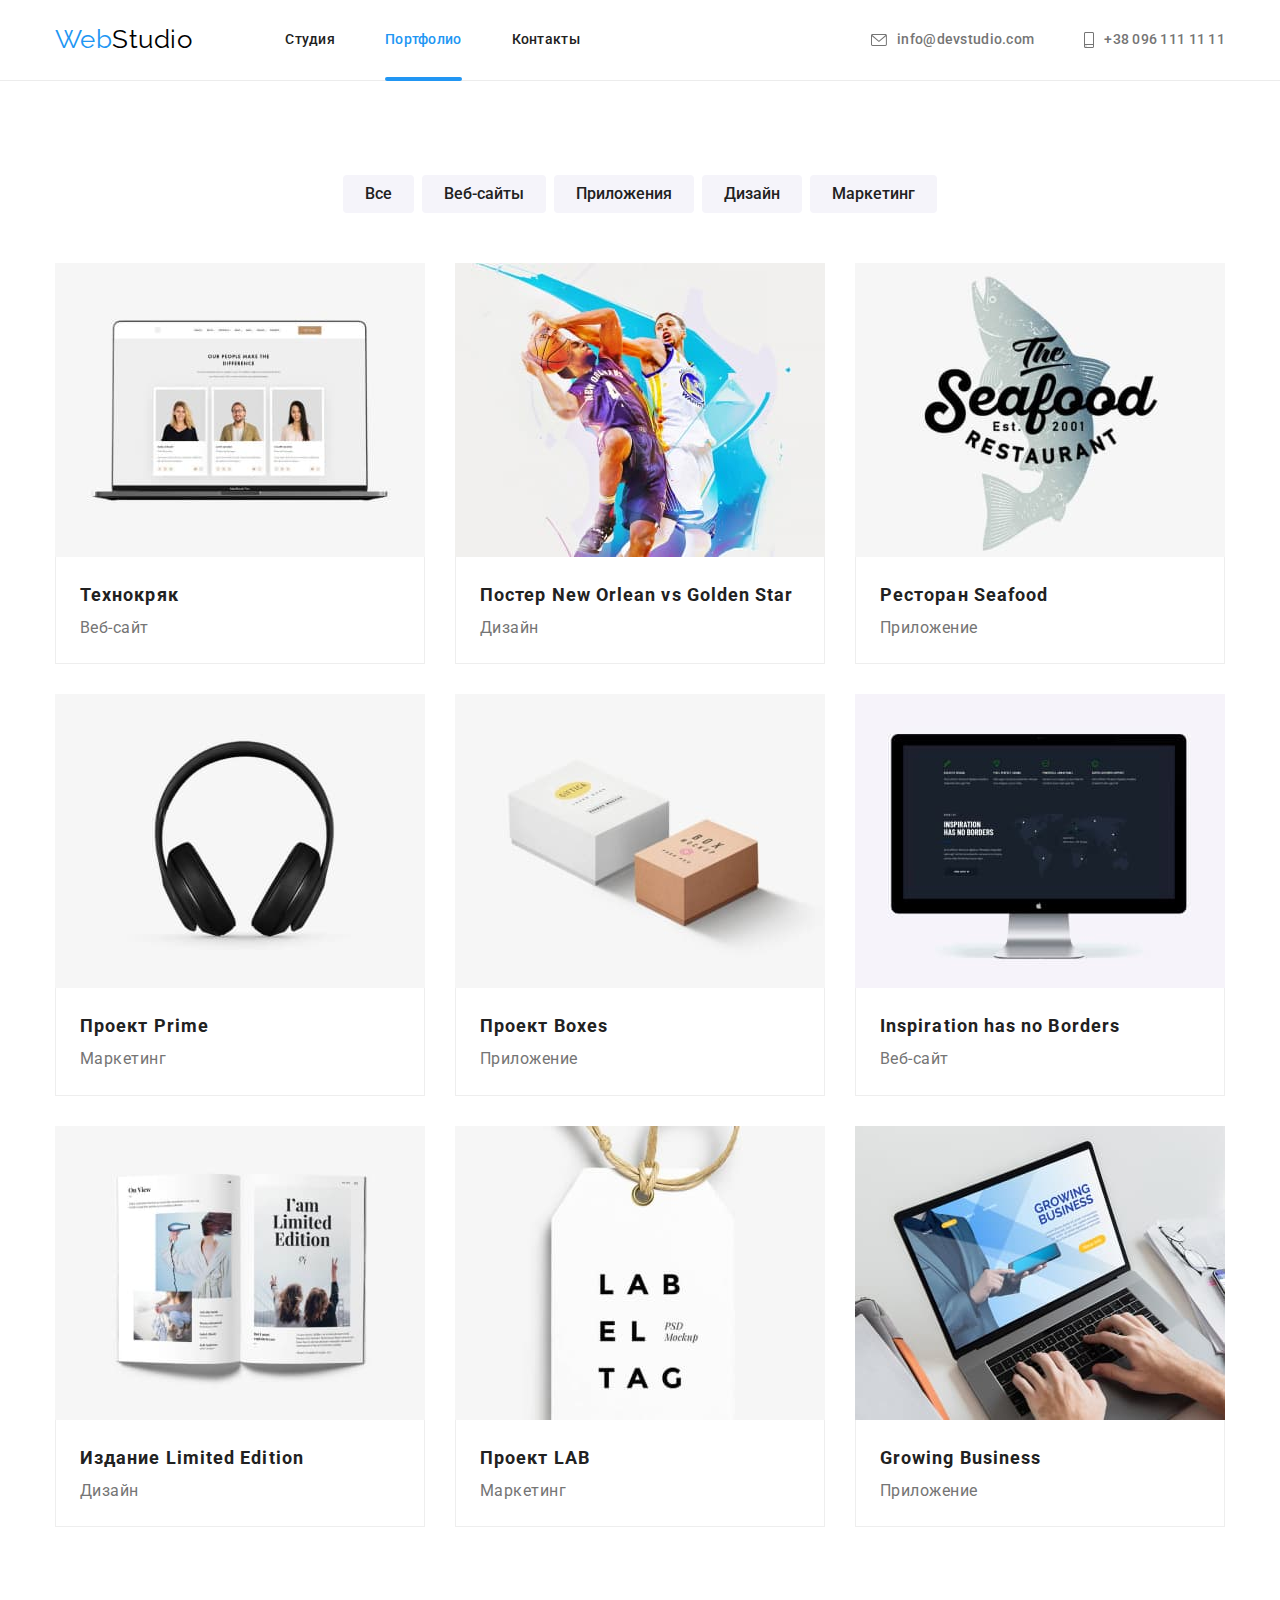
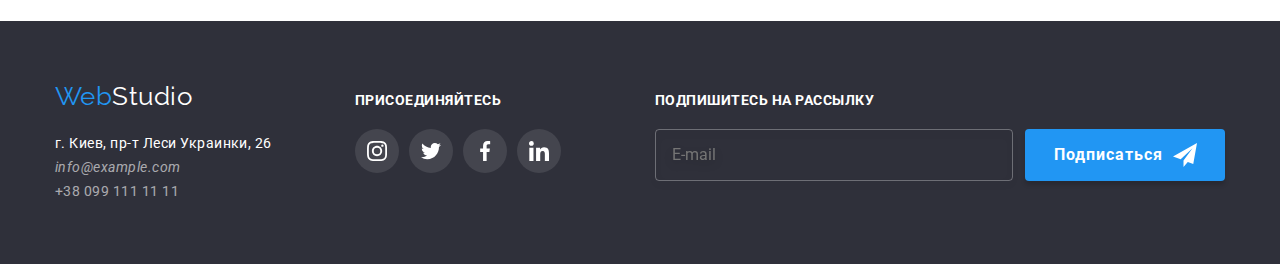
==== commit 97f6ec4d: "добавление @extend .btn" ====
--- a/portfolio.html
+++ b/portfolio.html
@@ -71,22 +71,16 @@
               <button type="button" class="btn button-set__btn">Все</button>
             </li>
             <li class="button-set__item" li>
-              <button type="button" class="btn button-set__btn">
-                Веб-сайты
-              </button>
+              <button type="button" class="button-set__btn">Веб-сайты</button>
             </li>
             <li class="button-set__item" li>
-              <button type="button" class="btn button-set__btn">
-                Приложения
-              </button>
+              <button type="button" class="button-set__btn">Приложения</button>
             </li>
             <li class="button-set__item" li>
-              <button type="button" class="btn button-set__btn">Дизайн</button>
+              <button type="button" class="button-set__btn">Дизайн</button>
             </li>
             <li class="button-set__item" li>
-              <button type="button" class="btn button-set__btn">
-                Маркетинг
-              </button>
+              <button type="button" class="button-set__btn">Маркетинг</button>
             </li>
           </ul>
 
--- a/css/main.min.css
+++ b/css/main.min.css
@@ -1,2 +1,2 @@
-body{color:#757575;background-color:#fff;font-family:Roboto,sans-serif;letter-spacing:0.03em}.list{list-style:none;padding:0;margin:0}h1,h2,h3,p{margin-top:0;margin-bottom:0}img{display:block;max-width:100%;height:auto}.container{width:1200px;padding-left:15px;padding-right:15px;margin-right:auto;margin-left:auto}.section{padding-top:94px;padding-bottom:94px}.visually-hidden{position:absolute !important;clip:rect(1px 1px 1px 1px);clip:rect(1px, 1px, 1px, 1px);padding:0 !important;border:0 !important;height:1px !important;width:1px !important;overflow:hidden}.link,.part-logo,.footer-logo{text-decoration:none;transition:color var(--time) var(--timing-function)}.section-title{color:#212121;font-weight:700;font-size:36px;line-height:1.17;text-align:center;margin-bottom:50px}.portfolio-section{color:#757575;font-size:16px;line-height:1.9}.btn{display:inline-block;cursor:pointer;text-align:center;padding:0;border:none;background-color:transparent}.hero__btn,.footer-form__btn-subscription,.modal-form__btn-send{color:#fff;font-weight:bold;font-size:16px;line-height:1.875;letter-spacing:0.06em;background-color:#2196f3;box-shadow:0px 4px 4px rgba(0,0,0,0.15);border-radius:4px;transition:background-color 250ms cubic-bezier(0.4, 0, 0.2, 1)}.hero__btn:hover,.hero__btn:focus,.footer-form__btn-subscription:hover,.footer-form__btn-subscription:focus,.modal-form__btn-send:hover,.modal-form__btn-send:focus{background-color:#188ce8}.hero__btn{padding:10px 32px}.footer-form__btn-subscription{display:flex;align-items:center;padding-bottom:10px;padding-right:28px;padding-top:10px;padding-left:29px;margin-left:12px}.footer-form__icon-send{fill:#fff;margin-left:10px}.button-set__btn{padding:6px 22px;color:#212121;background-color:#f5f4fa;font-weight:500;font-size:16px;line-height:1.625;border-radius:4px;transition:background-color 250ms cubic-bezier(0.4, 0, 0.2, 1),color 250ms cubic-bezier(0.4, 0, 0.2, 1),box-shaddow 250ms cubic-bezier(0.4, 0, 0.2, 1)}.button-set__btn:hover,.button-set__btn:focus{background-color:#2196f3;color:#fff;box-shadow:0px 3px 1px rgba(0,0,0,0.1),0px 1px 2px rgba(0,0,0,0.08),0px 2px 2px rgba(0,0,0,0.12)}.overlay{max-width:1600px;padding:300 0;margin-left:auto;margin-right:auto;background-color:#2f303a;background-repeat:no-repeat;background-position:top;background-size:cover;background-image:linear-gradient(to right, rgba(47,48,58,0.4), rgba(47,48,58,0.4)),url(../images/bg.jpg)}.hero{color:#fff;text-align:center;padding-top:200px;padding-bottom:200px}.hero__title{font-weight:900;font-size:44px;line-height:1.36;letter-spacing:0.06em;text-transform:uppercase;margin-bottom:30px}.section-advantage{font-size:14px;line-height:1.7}.section-advantage__title{color:#212121;font-weight:700;font-size:14px;line-height:1.14;text-transform:uppercase;margin-bottom:10px}.section-advantage__list{display:flex;flex-wrap:wrap;margin-left:-30px;margin-top:-30px}.section-advantage__item{flex-basis:calc((100% - 120px) / 4);margin-left:30px;margin-top:30px}.section-advantage__item::before{display:block;content:'';height:120px;margin-bottom:30px;background-repeat:no-repeat;background-position:center;background-color:#f5f4fa;background-size:70px 70px}.icon-antenna::before{background-image:url("../images/antenna.svg")}.icon-clock::before{background-image:url("../images/clock.svg")}.icon-diagram::before{background-image:url("../images/diagram.svg")}.icon-astronaut::before{background-image:url("../images/astronaut.svg")}.section-workset{padding-top:0}.section-workset__list{display:flex;flex-wrap:wrap;margin-left:-30px;margin-top:-30px}.section-workset__item{flex-basis:calc((100% - 90px) / 3);margin-left:30px;margin-top:30px}.section-workset__thumb{position:relative}.section-workset__actions{position:absolute;bottom:0;display:flex;align-items:center;justify-content:center;height:70px;width:100%;background-color:rgba(47,48,58,0.8);font-weight:700;font-size:14px;line-height:1.14;text-align:center;text-transform:uppercase;color:#fff}.section-our-team{background-color:#f5f4fa;font-size:16px;line-height:1.19;text-align:center}.section-our-team__name{color:#212121;font-weight:500;font-size:16px;line-height:1.19;text-align:center;margin-top:30px;margin-bottom:10px}.section-our-team__list{display:flex;flex-wrap:wrap;margin-left:-30px;margin-top:-30px}.section-our-team__item{flex-basis:calc((100% - 120px) / 4);margin-left:30px;margin-top:30px;box-shadow:0px 1px 3px rgba(0,0,0,0.12),0px 1px 1px rgba(0,0,0,0.14),0px 2px 1px rgba(0,0,0,0.2);border-radius:0px 0px 4px 4px;padding-bottom:30px;background-color:#fff}.section-our-team p{margin-bottom:16px}.section-our-team__socnetworks{display:flex;justify-content:center}.socnetworks__link{display:flex;width:44px;height:44px;justify-content:center;align-items:center;border-radius:50%;fill:#afb1b8;transition:background-color 250ms cubic-bezier(0.4, 0, 0.2, 1),fill 250ms cubic-bezier(0.4, 0, 0.2, 1)}.socnetworks__link:hover,.socnetworks__link:focus{background-color:#2196f3;fill:#fff}.socnetworks__icon:not(:last-child){margin-right:10px}.section-clients{padding-bottom:88px}.section-clients__list{display:flex;flex-wrap:wrap;margin-top:-30px;margin-left:-30px}.section-clients__item{display:flex;flex-basis:calc((100% - 180px) / 6);margin-top:30px;margin-left:30px}.section-clients__link{display:flex;width:100%;height:90px;justify-content:center;align-items:center;border:1px solid #afb1b8;border-radius:4px;fill:#afb1b8;transition:fill 250ms cubic-bezier(0.4, 0, 0.2, 1),filter 250ms cubic-bezier(0.4, 0, 0.2, 1)}.section-clients__link:hover,.section-clients__link:focus{border-color:#2196f3;fill:#2196f3;filter:drop-shadow(0 4px 4px rgba(0,0,0,0.25))}.button-set{display:flex;justify-content:center;margin-bottom:50px}.button-set__item:not(:last-child){margin-right:8px}.card-set__title{color:#212121;font-weight:bold;font-size:18px;line-height:2;letter-spacing:0.06em}.card-set__caption{border-left:1px solid #eee;border-right:1px solid #eee;border-bottom:1px solid #eee;padding:20px 24px}.card-set{display:flex;flex-wrap:wrap;margin-left:-30px;margin-top:-30px}.card-set__item{flex-basis:calc((100% - 90px) / 3);margin-left:30px;margin-top:30px}.card-set__item:hover,.card-set__item:focus{box-shadow:0px 4px 4px rgba(0,0,0,0.25)}.card-set__thumb{position:relative;overflow:hidden}.card-set__description{position:absolute;top:100%;left:0;width:100%;height:100%;padding:63px 24px;background-color:rgba(33,150,243,0.9);font-weight:400;font-size:18px;line-height:1.5556;color:#fff;transition:250ms cubic-bezier(0.4, 0, 0.2, 1)}.card-set__link{display:block;text-decoration:none;color:inherit;width:100%}.card-set__link:hover .card-set__description,.card-set__link:focus .card-set__description{transform:translateY(-100%)}.logo{color:#2196f3;font-family:Raleway,sans-serif;font-size:26px;line-height:1.2}.logo:hover,.logo:focus,.logo:hover .part-logo,.logo:focus .part-logo{color:#2196f3}.part-logo{color:#000}.part-logo--inverse{color:#fff}.footer-logo{display:block;margin-bottom:20px}.footer-logo:hover,.footer-logo:focus,.footer-logo:hover .part-logo,.footer-logo:focus .part-logo{color:#2196f3}
+body{color:#757575;background-color:#fff;font-family:Roboto,sans-serif;letter-spacing:0.03em}.list{list-style:none;padding:0;margin:0}h1,h2,h3,p{margin-top:0;margin-bottom:0}img{display:block;max-width:100%;height:auto}.container{width:1200px;padding-left:15px;padding-right:15px;margin-right:auto;margin-left:auto}.section{padding-top:94px;padding-bottom:94px}.visually-hidden{position:absolute !important;clip:rect(1px 1px 1px 1px);clip:rect(1px, 1px, 1px, 1px);padding:0 !important;border:0 !important;height:1px !important;width:1px !important;overflow:hidden}.link,.part-logo,.footer-logo{text-decoration:none;transition:color 250ms cubic-bezier(0.4, 0, 0.2, 1)}.section-title{color:#212121;font-weight:700;font-size:36px;line-height:1.17;text-align:center;margin-bottom:50px}.portfolio-section{color:#757575;font-size:16px;line-height:1.9}.btn,.hero__btn,.footer-form__btn-subscription,.modal-form__btn-send,.button-set__btn,.modal__btn-close{display:inline-block;cursor:pointer;text-align:center;padding:0;border:none;background-color:transparent}.hero__btn,.footer-form__btn-subscription,.modal-form__btn-send{color:#fff;font-weight:bold;font-size:16px;line-height:1.875;letter-spacing:0.06em;background-color:#2196f3;box-shadow:0px 4px 4px rgba(0,0,0,0.15);border-radius:4px;transition:background-color 250ms cubic-bezier(0.4, 0, 0.2, 1)}.hero__btn:hover,.hero__btn:focus,.footer-form__btn-subscription:hover,.footer-form__btn-subscription:focus,.modal-form__btn-send:hover,.modal-form__btn-send:focus{background-color:#188ce8}.hero__btn{padding:10px 32px}.footer-form__btn-subscription{display:flex;align-items:center;padding-bottom:10px;padding-right:28px;padding-top:10px;padding-left:29px;margin-left:12px}.footer-form__icon-send{fill:#fff;margin-left:10px}.button-set__btn{padding:6px 22px;color:#212121;background-color:#f5f4fa;font-weight:500;font-size:16px;line-height:1.625;border-radius:4px;transition:background-color 250ms cubic-bezier(0.4, 0, 0.2, 1),color 250ms cubic-bezier(0.4, 0, 0.2, 1),box-shaddow 250ms cubic-bezier(0.4, 0, 0.2, 1)}.button-set__btn:hover,.button-set__btn:focus{background-color:#2196f3;color:#fff;box-shadow:0px 3px 1px rgba(0,0,0,0.1),0px 1px 2px rgba(0,0,0,0.08),0px 2px 2px rgba(0,0,0,0.12)}.modal__btn-close{position:absolute;display:flex;align-items:center;justify-content:center;right:8px;top:8px;width:30px;height:30px;border:1px solid rgba(0,0,0,0.1);border-radius:50%;fill:#000;transition:fill 250ms cubic-bezier(0.4, 0, 0.2, 1)}.modal__btn-close:hover,.modal__btn-close:focus{fill:#2196f3}.modal-form__btn-send{display:block;margin-right:auto;margin-left:auto;padding:10px 55px 10px 56px}.overlay{max-width:1600px;padding:300 0;margin-left:auto;margin-right:auto;background-color:#2f303a;background-repeat:no-repeat;background-position:top;background-size:cover;background-image:linear-gradient(to right, rgba(47,48,58,0.4), rgba(47,48,58,0.4)),url(../images/bg.jpg)}.hero{color:#fff;text-align:center;padding-top:200px;padding-bottom:200px}.hero__title{font-weight:900;font-size:44px;line-height:1.36;letter-spacing:0.06em;text-transform:uppercase;margin-bottom:30px}.section-advantage{font-size:14px;line-height:1.7}.section-advantage__title{color:#212121;font-weight:700;font-size:14px;line-height:1.14;text-transform:uppercase;margin-bottom:10px}.section-advantage__list{display:flex;flex-wrap:wrap;margin-left:-30px;margin-top:-30px}.section-advantage__item{flex-basis:calc((100% - 120px) / 4);margin-left:30px;margin-top:30px}.section-advantage__item::before{display:block;content:'';height:120px;margin-bottom:30px;background-repeat:no-repeat;background-position:center;background-color:#f5f4fa;background-size:70px 70px}.icon-antenna::before{background-image:url("../images/antenna.svg")}.icon-clock::before{background-image:url("../images/clock.svg")}.icon-diagram::before{background-image:url("../images/diagram.svg")}.icon-astronaut::before{background-image:url("../images/astronaut.svg")}.section-workset{padding-top:0}.section-workset__list{display:flex;flex-wrap:wrap;margin-left:-30px;margin-top:-30px}.section-workset__item{flex-basis:calc((100% - 90px) / 3);margin-left:30px;margin-top:30px}.section-workset__thumb{position:relative}.section-workset__actions{position:absolute;bottom:0;display:flex;align-items:center;justify-content:center;height:70px;width:100%;background-color:rgba(47,48,58,0.8);font-weight:700;font-size:14px;line-height:1.14;text-align:center;text-transform:uppercase;color:#fff}.section-our-team{background-color:#f5f4fa;font-size:16px;line-height:1.19;text-align:center}.section-our-team__name{color:#212121;font-weight:500;font-size:16px;line-height:1.19;text-align:center;margin-top:30px;margin-bottom:10px}.section-our-team__list{display:flex;flex-wrap:wrap;margin-left:-30px;margin-top:-30px}.section-our-team__item{flex-basis:calc((100% - 120px) / 4);margin-left:30px;margin-top:30px;box-shadow:0px 1px 3px rgba(0,0,0,0.12),0px 1px 1px rgba(0,0,0,0.14),0px 2px 1px rgba(0,0,0,0.2);border-radius:0px 0px 4px 4px;padding-bottom:30px;background-color:#fff}.section-our-team p{margin-bottom:16px}.section-our-team__socnetworks{display:flex;justify-content:center}.socnetworks__link{display:flex;width:44px;height:44px;justify-content:center;align-items:center;border-radius:50%;fill:#afb1b8;transition:background-color 250ms cubic-bezier(0.4, 0, 0.2, 1),fill 250ms cubic-bezier(0.4, 0, 0.2, 1)}.socnetworks__link:hover,.socnetworks__link:focus{background-color:#2196f3;fill:#fff}.socnetworks__icon:not(:last-child){margin-right:10px}.section-clients{padding-bottom:88px}.section-clients__list{display:flex;flex-wrap:wrap;margin-top:-30px;margin-left:-30px}.section-clients__item{display:flex;flex-basis:calc((100% - 180px) / 6);margin-top:30px;margin-left:30px}.section-clients__link{display:flex;width:100%;height:90px;justify-content:center;align-items:center;border:1px solid #afb1b8;border-radius:4px;fill:#afb1b8;transition:fill 250ms cubic-bezier(0.4, 0, 0.2, 1),filter 250ms cubic-bezier(0.4, 0, 0.2, 1)}.section-clients__link:hover,.section-clients__link:focus{border-color:#2196f3;fill:#2196f3;filter:drop-shadow(0 4px 4px rgba(0,0,0,0.25))}.button-set{display:flex;justify-content:center;margin-bottom:50px}.button-set__item:not(:last-child){margin-right:8px}.card-set__title{color:#212121;font-weight:bold;font-size:18px;line-height:2;letter-spacing:0.06em}.card-set__caption{border-left:1px solid #eee;border-right:1px solid #eee;border-bottom:1px solid #eee;padding:20px 24px}.card-set{display:flex;flex-wrap:wrap;margin-left:-30px;margin-top:-30px}.card-set__item{flex-basis:calc((100% - 90px) / 3);margin-left:30px;margin-top:30px}.card-set__item:hover,.card-set__item:focus{box-shadow:0px 4px 4px rgba(0,0,0,0.25)}.card-set__thumb{position:relative;overflow:hidden}.card-set__description{position:absolute;top:100%;left:0;width:100%;height:100%;padding:63px 24px;background-color:rgba(33,150,243,0.9);font-weight:400;font-size:18px;line-height:1.5556;color:#fff;transition:250ms cubic-bezier(0.4, 0, 0.2, 1)}.card-set__link{display:block;text-decoration:none;color:inherit;width:100%}.card-set__link:hover .card-set__description,.card-set__link:focus .card-set__description{transform:translateY(-100%)}.logo{color:#2196f3;font-family:Raleway,sans-serif;font-size:26px;line-height:1.2}.logo:hover,.logo:focus,.logo:hover .part-logo,.logo:focus .part-logo{color:#2196f3}.part-logo{color:#000}.part-logo--inverse{color:#fff}.footer-logo{display:block;margin-bottom:20px}.footer-logo:hover,.footer-logo:focus,.footer-logo:hover .part-logo,.footer-logo:focus .part-logo{color:#2196f3}.site-nav{display:flex;margin-left:93px}.site-nav__item+.site-nav__item{margin-left:50px}.site-nav__link{display:block;color:#212121;font-weight:500;font-size:14px;line-height:1.14;letter-spacing:0.02em;padding-top:32px;padding-bottom:32px}.site-nav__link--current{color:#2196f3;position:relative}.site-nav__link--current::after{position:absolute;bottom:-1px;display:block;content:'';width:100%;height:4px;background-color:currentColor;border-radius:2px}.site-nav__link:hover,.site-nav__link:focus{color:#2196f3}.coordinates-nav{display:flex;margin-left:auto}.coordinates-nav__item+.coordinates-nav__item{margin-left:50px}.coordinates-nav__link{display:flex;align-items:center;color:#757575;font-weight:500;font-size:14px;line-height:1.14;letter-spacing:0.02em}.coordinates-nav__link:hover,.coordinates-nav__link:focus{color:#2196f3;fill:currentColor}.coordinates-nav__icon{fill:currentColor;margin-right:10px}.item-envelope{margin-left:10px}.main-nav{display:flex;align-items:center}.header-page__nav{display:flex;align-items:center}.header-page{border-bottom:1px solid #ececec}.footer{color:#fff;background-color:#2f303a;font-size:14px;line-height:1.7;padding-top:60px;padding-bottom:60px}.footer-address{font-style:normal}.footer-address .italic{font-style:italic}.footer .link{color:rgba(255,255,255,0.6)}.footer .link:hover,.footer .link:focus{color:#2196f3}.footer-grid{display:flex;justify-content:space-between}.footer-grid__part{flex-basis:calc((50% - 45px) / 2);align-self:baseline}.footer-subscription{flex-basis:calc(50% - 15px);align-self:baseline}.footer-socnetworks__title,.footer-subscription__title{margin-bottom:20px;text-align:left;font-weight:700;font-size:14px;line-height:1.14;text-transform:uppercase;color:#fff}.footer-socnetworks__list{display:flex}.footer-socnetworks__link{display:flex;width:44px;height:44px;align-items:center;justify-content:center;border-radius:50%;background-color:rgba(255,255,255,0.1);fill:#fff;transition:background-color 250ms cubic-bezier(0.4, 0, 0.2, 1)}.footer-socnetworks__link:hover,.footer-socnetworks__link:focus{background-color:#2196f3}.footer-socnetworks__item:not(:last-child){margin-right:10px}.footer-form__field{display:flex;justify-content:flex-end}.footer-form__input{width:100%;padding:15px 16px;border:1px solid rgba(255,255,255,0.3);filter:drop-shadow(0px 4px 4px rgba(0,0,0,0.15));border-radius:4px;background-color:inherit;font-weight:400;font-size:16px;line-height:1.25;color:rgba(255,255,255,0.6)}.backdrop{position:fixed;top:0;left:0;width:100%;height:100%;background-color:rgba(0,0,0,0.2);opacity:1;transition:opacity 250ms cubic-bezier(0.4, 0, 0.2, 1)}.backdrop.is-hidden{visibility:hidden;opacity:0;pointer-events:none}.backdrop.is-hidden .modal{visibility:visible;transform:translate(-50%, -50%) scale(0.7)}.modal{position:absolute;top:50%;left:50%;padding:40px;width:528px;background-color:#fff;box-shadow:0px 1px 3px rgba(0,0,0,0.12),0px 1px 1px rgba(0,0,0,0.14),0px 2px 1px rgba(0,0,0,0.2);border-radius:4px;transform:translate(-50%, -50%) scale(1);transition:transform 250ms cubic-bezier(0.4, 0, 0.2, 1)}.modal__title{font-weight:700;font-size:20px;line-height:1.16;text-align:center;letter-spacing:0.03em;color:#212121;margin-bottom:12px}.modal-form{margin-left:auto;margin-right:auto}.modal-form__field{display:flex;flex-direction:column;margin-bottom:10px}.modal-form__field:focus-within .modal-form__textarea{outline:none;border-color:#2196f3}.modal-form__input{width:100%;padding-top:12px;padding-right:16px;padding-bottom:12px;padding-left:42px;font-size:14px;border:1px solid rgba(33,33,33,0.2);border-radius:4px}.modal-form__label{margin-bottom:4px;font-weight:400;font-size:12px;line-height:1.1666;letter-spacing:0.01em;color:#757575}.modal-form__wrap{position:relative}.modal-form__wrap:focus-within .modal-form__icon,.modal-form__wrap:focus-within .modal-form__input{fill:#2196f3;outline:none;border-color:#2196f3}.modal-form__icon{position:absolute;left:12px;top:50%;transform:translateY(-50%);fill:#000}.modal-form__textarea{resize:none;height:120px;padding:12px 16px;border:1px solid rgba(33,33,33,0.2);border-radius:4px;font-size:14px}.modal-form__textarea::placeholder{font-weight:400;font-size:12px;line-height:1.1666;letter-spacing:0.01em;color:rgba(117,117,117,0.5)}.modal-form__accept{display:flex;align-items:center;margin-top:20px;margin-bottom:30px}.modal-form__policy{margin-left:8px;font-weight:400;font-size:14px;line-height:1.71;color:#757575}.modal-form__link-accept{font-weight:400;font-size:14px;line-height:1.71;color:#2196f3}.modal-form__checkbox{position:absolute !important;clip:rect(1px 1px 1px 1px);clip:rect(1px, 1px, 1px, 1px);padding:0 !important;border:0 !important;height:1px !important;width:1px !important;overflow:hidden}.modal-form__checkbox:checked+.modal-form__checkbox-icon{background-color:#2196f3;background-origin:border-box;border-color:transparent}.modal-form__checkbox-icon{display:flex;align-items:center;width:16px;height:15px;border:2px solid #212121;border-radius:2px}
 /*# sourceMappingURL=main.min.css.map */--- a/css/styles.css
+++ b/css/styles.css
@@ -93,25 +93,6 @@
   margin-left: 50px;
 }
 
-.coordinates-nav {
-  display: flex;
-  margin-left: auto;
-}
-
-.coordinates-nav__item + .coordinates-nav__item {
-  margin-left: 50px;
-}
-
-.main-nav {
-  display: flex;
-  align-items: center;
-}
-
-.header-page__nav {
-  display: flex;
-  align-items: center;
-}
-
 .site-nav__link {
   display: block;
   color: var(--text-color-title);
@@ -139,6 +120,15 @@
   border-radius: 2px;
 }
 
+.coordinates-nav {
+  display: flex;
+  margin-left: auto;
+}
+
+.coordinates-nav__item + .coordinates-nav__item {
+  margin-left: 50px;
+}
+
 .coordinates-nav__link {
   display: flex;
   align-items: center;
@@ -149,8 +139,8 @@
   letter-spacing: 0.02em;
 }
 
-.site-nav .link:hover,
-.site-nav .link:focus,
+.site-nav__link:hover,
+.site-nav__link:focus,
 .coordinates-nav__link:hover,
 .coordinates-nav__link:focus {
   color: var(--accent-color);
@@ -161,13 +151,23 @@
   margin-right: 10px;
 }
 
-.item-envelope .coordinates-nav__link {
+.item-envelope {
   margin-left: 10px;
 }
 
 .coordinates-nav__link:hover,
 .coordinates-nav__link:focus {
   fill: currentColor;
+}
+
+.main-nav {
+  display: flex;
+  align-items: center;
+}
+
+.header-page__nav {
+  display: flex;
+  align-items: center;
 }
 
 .header-page {
@@ -640,7 +640,6 @@
 
 .footer .link {
   color: rgba(255, 255, 255, 0.6);
-  text-decoration: none;
 }
 
 .footer .link:hover,
